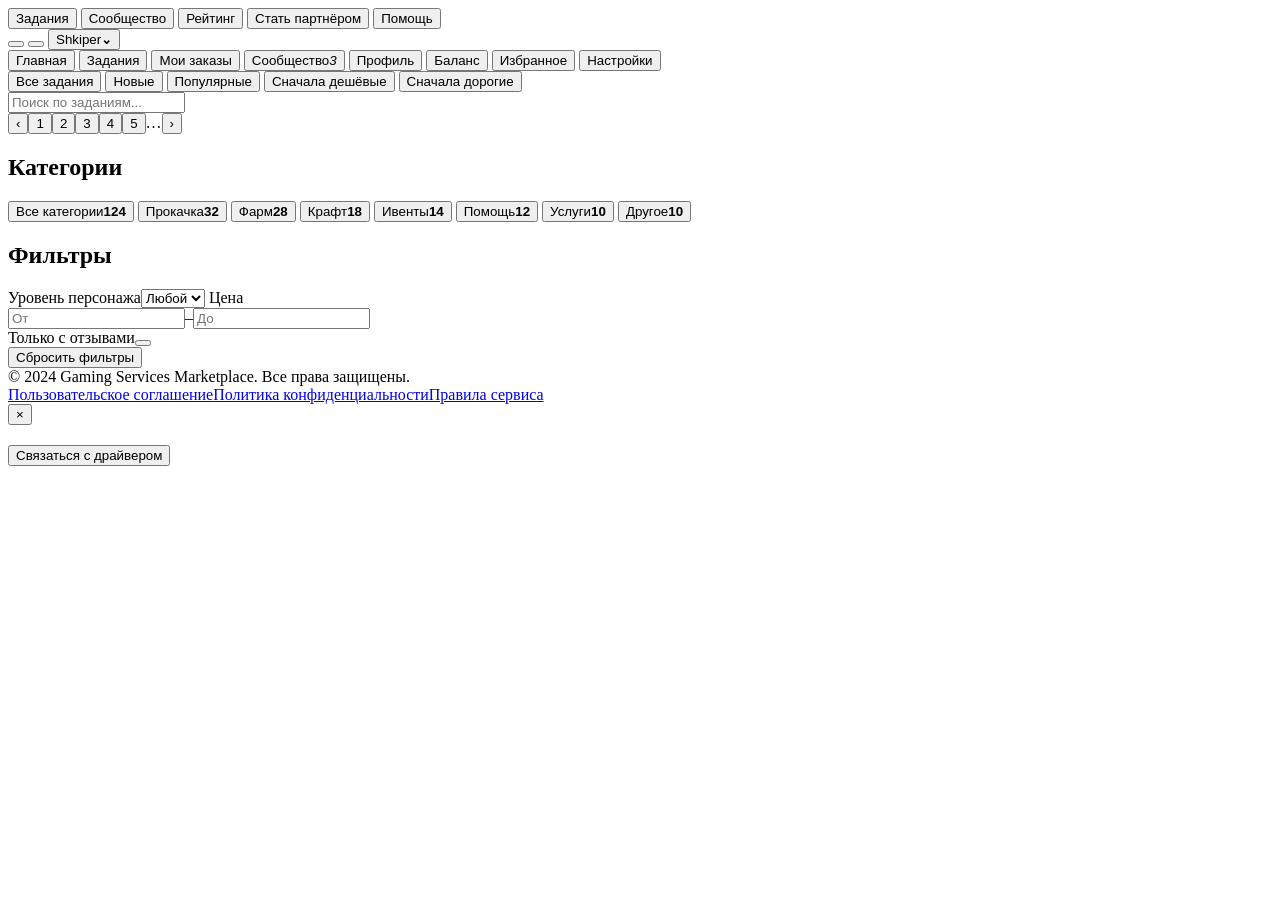
==== preview-etalon/index.html @ e9b0fc53 "Add etalon visual preview shell" ====
<!doctype html>
<html lang="ru">
<head>
  <meta charset="utf-8">
  <meta name="viewport" content="width=device-width,initial-scale=1">
  <title>Gaming Services Marketplace</title>
  <link rel="stylesheet" href="styles-1.css">
<link rel="stylesheet" href="styles-2.css">
<link rel="stylesheet" href="styles-3.css">
  <link rel="stylesheet" href="assets-a.css">
  <link rel="stylesheet" href="assets-b.css">
  <link rel="stylesheet" href="assets-c.css">
  <link rel="stylesheet" href="assets-d.css">
  <link rel="stylesheet" href="assets-e.css">
  <link rel="stylesheet" href="assets-f.css">
  <link rel="stylesheet" href="assets-g.css">
  <link rel="stylesheet" href="assets-h.css">
  <link rel="stylesheet" href="assets-i.css">
  <link rel="stylesheet" href="assets-j.css">
  <link rel="stylesheet" href="assets-k.css">
</head>
<body>
<div class="page-shell">
  <div class="lace lace-left"></div><div class="lace lace-right"></div>
  <header class="topbar">
    <a class="brand" href="#" aria-label="Gaming Services Marketplace"><span class="atlas-slice atlas-logo" aria-hidden="true"></span></a>
    <nav class="topnav" aria-label="Главное меню">
      <button class="topnav-item active"><span class="ico-sprite i-category-title"></span><span>Задания</span></button>
      <button class="topnav-item"><span class="ico-sprite i-top-community"></span><span>Сообщество</span></button>
      <button class="topnav-item"><span class="ico-sprite i-top-rating"></span><span>Рейтинг</span></button>
      <button class="topnav-item partner"><span class="ico-sprite i-top-partner"></span><span>Стать партнёром</span></button>
      <button class="topnav-item"><span class="ico-sprite i-top-help"></span><span>Помощь</span></button>
    </nav>
    <div class="top-actions">
      <button class="header-icon"><span class="ico-sprite i-mail" aria-label="Сообщения"></span></button>
      <button class="header-icon notify"><span class="ico-sprite i-bell" aria-label="Уведомления"></span></button>
      <button class="profile-chip"><span class="atlas-slice atlas-profile" aria-hidden="true"></span><span>Shkiper</span><b>⌄</b></button>
    </div>
  </header>

  <div class="layout">
    <aside class="left-col">
      <section class="welcome-exact"><span class="atlas-slice atlas-welcome" role="img" aria-label="Добро пожаловать, Shkiper"></span></section>
      <nav class="side-menu ornate-panel">
        <button data-section="Главная"><span class="ico-sprite i-home"></span><span>Главная</span></button>
        <button class="active" data-section="Задания"><span class="ico-sprite i-tasks"></span><span>Задания</span></button>
        <button data-section="Мои заказы"><span class="ico-sprite i-orders"></span><span>Мои заказы</span></button>
        <button data-section="Сообщество"><span class="ico-sprite i-community"></span><span>Сообщество</span><em>3</em></button>
        <button data-section="Профиль"><span class="ico-sprite i-profile"></span><span>Профиль</span></button>
        <button data-section="Баланс"><span class="ico-sprite i-balance"></span><span>Баланс</span></button>
        <button data-section="Избранное"><span class="ico-sprite i-favorite"></span><span>Избранное</span></button>
        <button data-section="Настройки"><span class="ico-sprite i-settings"></span><span>Настройки</span></button>
      </nav>
      <section class="promo-exact"><span class="atlas-slice atlas-promo-left" role="img" aria-label="Играй больше. Достигай большего. Вместе с нами!"></span></section>
    </aside>

    <main class="center-col">
      <section class="hero-exact"><span class="atlas-slice atlas-hero" role="img" aria-label="Задания и услуги"></span></section>
      <section class="toolbar rounded-panel">
        <div class="tabs">
          <button class="tab active"><span class="ico-sprite i-category-title"></span>Все задания</button>
          <button class="tab" data-mode="new">Новые</button>
          <button class="tab" data-mode="popular">Популярные</button>
          <button class="tab" data-mode="cheap">Сначала дешёвые</button>
          <button class="tab" data-mode="expensive">Сначала дорогие</button>
        </div>
        <label class="searchbox"><span class="ico-sprite i-search"></span><input id="search" type="search" placeholder="Поиск по заданиям..."></label>
      </section>
      <section class="task-list" id="tasks"></section>
      <nav class="pagination"><button>‹</button><button class="active">1</button><button>2</button><button>3</button><button>4</button><button>5</button><span>…</span><button>›</button></nav>
    </main>

    <aside class="right-col">
      <div class="hero-right"><span class="atlas-slice atlas-hero-right" aria-hidden="true"></span></div>
      <section class="right-panel ornate-panel categories">
        <h2><span class="ico-sprite i-category-title"></span>Категории</h2>
        <button class="cat active" data-cat="all"><span class="ico-sprite i-category-all"></span><span>Все категории</span><b>124</b></button>
        <button class="cat" data-cat="Прокачка"><span class="ico-sprite i-category-level"></span><span>Прокачка</span><b>32</b></button>
        <button class="cat" data-cat="Фарм"><span class="ico-sprite i-category-farm"></span><span>Фарм</span><b>28</b></button>
        <button class="cat" data-cat="Крафт"><span class="ico-sprite i-category-craft"></span><span>Крафт</span><b>18</b></button>
        <button class="cat" data-cat="Ивенты"><span class="ico-sprite i-category-events"></span><span>Ивенты</span><b>14</b></button>
        <button class="cat" data-cat="Помощь"><span class="ico-sprite i-category-help"></span><span>Помощь</span><b>12</b></button>
        <button class="cat" data-cat="Услуги"><span class="ico-sprite i-category-services"></span><span>Услуги</span><b>10</b></button>
        <button class="cat" data-cat="Другое"><span class="ico-sprite i-category-other"></span><span>Другое</span><b>10</b></button>
      </section>
      <section class="right-panel ornate-panel filters">
        <h2><span class="ico-sprite i-filter"></span>Фильтры</h2>
        <label>Уровень персонажа<select id="level"><option>Любой</option></select></label>
        <label>Цена</label>
        <div class="price-row"><span class="ico-sprite i-filter-price"></span><input id="minPrice" inputmode="numeric" placeholder="От"><span>–</span><input id="maxPrice" inputmode="numeric" placeholder="До"></div>
        <div class="switch-row"><span>Только с отзывами</span><button class="switch" id="reviews" aria-pressed="false"><i></i></button></div>
        <button class="reset" id="reset"><span class="ico-sprite i-refresh"></span>Сбросить фильтры</button>
      </section>
      <section class="promo-exact right-promo"><span class="atlas-slice atlas-promo-right" role="img" aria-label="Надёжные игроки. Честные сделки. Реальный прогресс"></span></section>
    </aside>
  </div>

  <footer class="footer"><span>© 2024 Gaming Services Marketplace. Все права защищены.</span><nav><a href="#">Пользовательское соглашение</a><i></i><a href="#">Политика конфиденциальности</a><i></i><a href="#">Правила сервиса</a></nav></footer>
</div>
<div class="toast" id="toast"></div>
<div class="modal" id="modal"><div class="modal-card"><button class="modal-x" id="modalClose">×</button><h2 id="modalTitle"></h2><p id="modalText"></p><button class="modal-primary" id="modalContact">Связаться с драйвером</button></div></div>
<script src="app.js"></script>
</body></html>
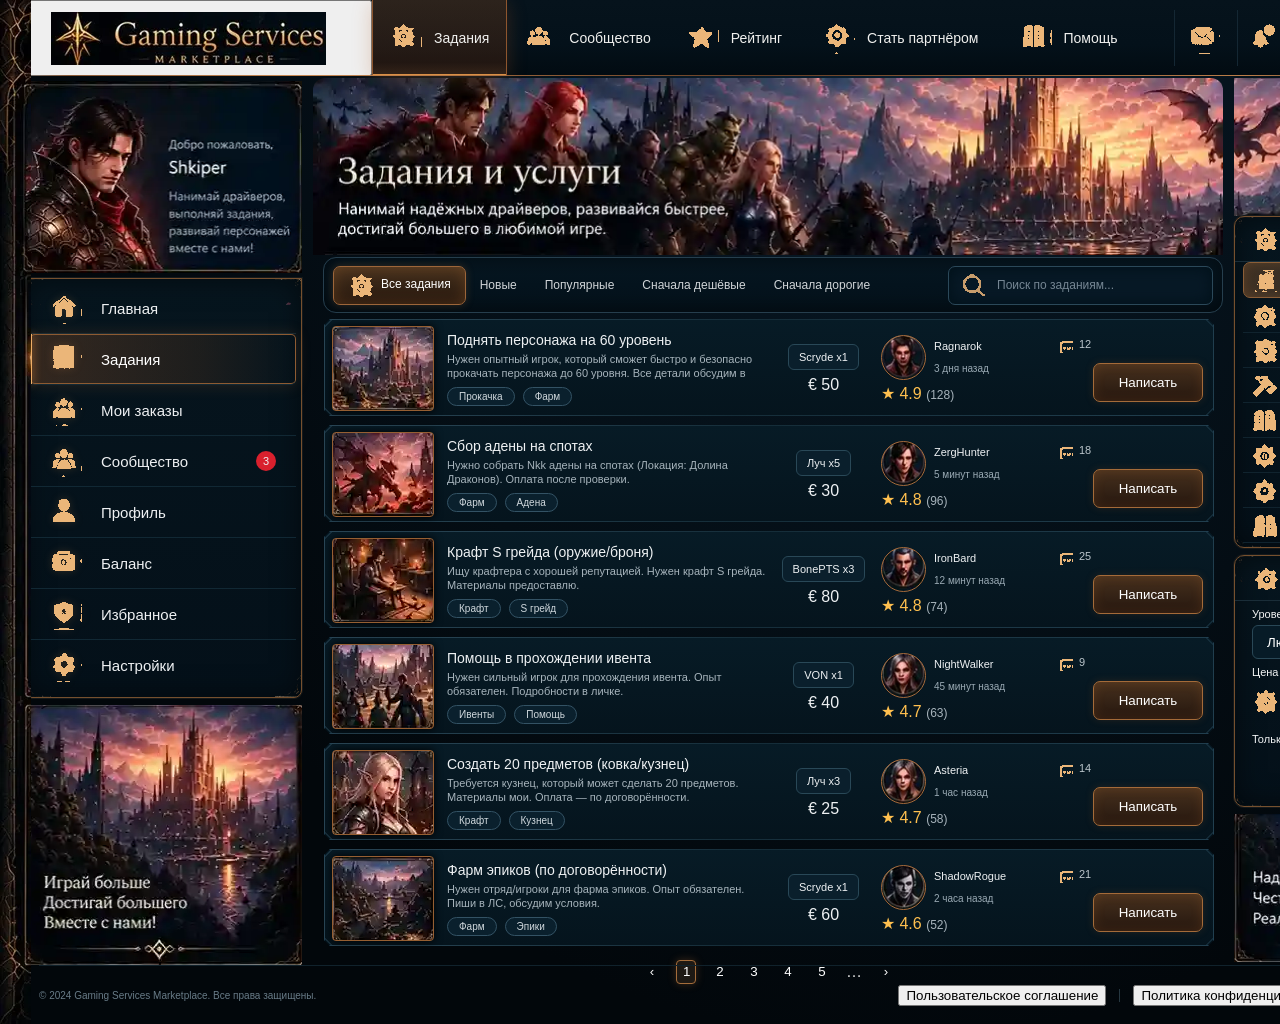
==== commit 2e8bbc48: "Turn etalon preview into interactive site template" ====
--- a/preview-etalon/index.html
+++ b/preview-etalon/index.html
@@ -5,8 +5,8 @@
   <meta name="viewport" content="width=device-width,initial-scale=1">
   <title>Gaming Services Marketplace</title>
   <link rel="stylesheet" href="styles-1.css">
-<link rel="stylesheet" href="styles-2.css">
-<link rel="stylesheet" href="styles-3.css">
+  <link rel="stylesheet" href="styles-2.css">
+  <link rel="stylesheet" href="styles-3.css">
   <link rel="stylesheet" href="assets-a.css">
   <link rel="stylesheet" href="assets-b.css">
   <link rel="stylesheet" href="assets-c.css">
@@ -23,33 +23,33 @@
 <div class="page-shell">
   <div class="lace lace-left"></div><div class="lace lace-right"></div>
   <header class="topbar">
-    <a class="brand" href="#" aria-label="Gaming Services Marketplace"><span class="atlas-slice atlas-logo" aria-hidden="true"></span></a>
+    <button class="brand route-control" type="button" data-route="home" aria-label="Gaming Services Marketplace"><span class="atlas-slice atlas-logo" aria-hidden="true"></span></button>
     <nav class="topnav" aria-label="Главное меню">
-      <button class="topnav-item active"><span class="ico-sprite i-category-title"></span><span>Задания</span></button>
-      <button class="topnav-item"><span class="ico-sprite i-top-community"></span><span>Сообщество</span></button>
-      <button class="topnav-item"><span class="ico-sprite i-top-rating"></span><span>Рейтинг</span></button>
-      <button class="topnav-item partner"><span class="ico-sprite i-top-partner"></span><span>Стать партнёром</span></button>
-      <button class="topnav-item"><span class="ico-sprite i-top-help"></span><span>Помощь</span></button>
+      <button class="topnav-item active route-control" type="button" data-route="tasks"><span class="ico-sprite i-category-title"></span><span>Задания</span></button>
+      <button class="topnav-item route-control" type="button" data-route="community"><span class="ico-sprite i-top-community"></span><span>Сообщество</span></button>
+      <button class="topnav-item route-control" type="button" data-route="rating"><span class="ico-sprite i-top-rating"></span><span>Рейтинг</span></button>
+      <button class="topnav-item partner route-control" type="button" data-route="partner"><span class="ico-sprite i-top-partner"></span><span>Стать партнёром</span></button>
+      <button class="topnav-item route-control" type="button" data-route="help"><span class="ico-sprite i-top-help"></span><span>Помощь</span></button>
     </nav>
     <div class="top-actions">
-      <button class="header-icon"><span class="ico-sprite i-mail" aria-label="Сообщения"></span></button>
-      <button class="header-icon notify"><span class="ico-sprite i-bell" aria-label="Уведомления"></span></button>
-      <button class="profile-chip"><span class="atlas-slice atlas-profile" aria-hidden="true"></span><span>Shkiper</span><b>⌄</b></button>
+      <button class="header-icon route-control" type="button" data-route="messages" aria-label="Сообщения"><span class="ico-sprite i-mail"></span></button>
+      <button class="header-icon notify route-control" type="button" data-route="notifications" aria-label="Уведомления"><span class="ico-sprite i-bell"></span></button>
+      <button class="profile-chip route-control" type="button" data-route="profile"><span class="atlas-slice atlas-profile" aria-hidden="true"></span><span>Shkiper</span><b>⌄</b></button>
     </div>
   </header>
 
   <div class="layout">
     <aside class="left-col">
       <section class="welcome-exact"><span class="atlas-slice atlas-welcome" role="img" aria-label="Добро пожаловать, Shkiper"></span></section>
-      <nav class="side-menu ornate-panel">
-        <button data-section="Главная"><span class="ico-sprite i-home"></span><span>Главная</span></button>
-        <button class="active" data-section="Задания"><span class="ico-sprite i-tasks"></span><span>Задания</span></button>
-        <button data-section="Мои заказы"><span class="ico-sprite i-orders"></span><span>Мои заказы</span></button>
-        <button data-section="Сообщество"><span class="ico-sprite i-community"></span><span>Сообщество</span><em>3</em></button>
-        <button data-section="Профиль"><span class="ico-sprite i-profile"></span><span>Профиль</span></button>
-        <button data-section="Баланс"><span class="ico-sprite i-balance"></span><span>Баланс</span></button>
-        <button data-section="Избранное"><span class="ico-sprite i-favorite"></span><span>Избранное</span></button>
-        <button data-section="Настройки"><span class="ico-sprite i-settings"></span><span>Настройки</span></button>
+      <nav class="side-menu ornate-panel" aria-label="Личный кабинет">
+        <button class="route-control" type="button" data-route="home"><span class="ico-sprite i-home"></span><span>Главная</span></button>
+        <button class="active route-control" type="button" data-route="tasks"><span class="ico-sprite i-tasks"></span><span>Задания</span></button>
+        <button class="route-control" type="button" data-route="orders"><span class="ico-sprite i-orders"></span><span>Мои заказы</span></button>
+        <button class="route-control" type="button" data-route="messages"><span class="ico-sprite i-community"></span><span>Сообщество</span><em>3</em></button>
+        <button class="route-control" type="button" data-route="profile"><span class="ico-sprite i-profile"></span><span>Профиль</span></button>
+        <button class="route-control" type="button" data-route="balance"><span class="ico-sprite i-balance"></span><span>Баланс</span></button>
+        <button class="route-control" type="button" data-route="favorites"><span class="ico-sprite i-favorite"></span><span>Избранное</span></button>
+        <button class="route-control" type="button" data-route="settings"><span class="ico-sprite i-settings"></span><span>Настройки</span></button>
       </nav>
       <section class="promo-exact"><span class="atlas-slice atlas-promo-left" role="img" aria-label="Играй больше. Достигай большего. Вместе с нами!"></span></section>
     </aside>
@@ -58,46 +58,46 @@
       <section class="hero-exact"><span class="atlas-slice atlas-hero" role="img" aria-label="Задания и услуги"></span></section>
       <section class="toolbar rounded-panel">
         <div class="tabs">
-          <button class="tab active"><span class="ico-sprite i-category-title"></span>Все задания</button>
-          <button class="tab" data-mode="new">Новые</button>
-          <button class="tab" data-mode="popular">Популярные</button>
-          <button class="tab" data-mode="cheap">Сначала дешёвые</button>
-          <button class="tab" data-mode="expensive">Сначала дорогие</button>
+          <button class="tab active" type="button"><span class="ico-sprite i-category-title"></span>Все задания</button>
+          <button class="tab" type="button" data-mode="new">Новые</button>
+          <button class="tab" type="button" data-mode="popular">Популярные</button>
+          <button class="tab" type="button" data-mode="cheap">Сначала дешёвые</button>
+          <button class="tab" type="button" data-mode="expensive">Сначала дорогие</button>
         </div>
         <label class="searchbox"><span class="ico-sprite i-search"></span><input id="search" type="search" placeholder="Поиск по заданиям..."></label>
       </section>
       <section class="task-list" id="tasks"></section>
-      <nav class="pagination"><button>‹</button><button class="active">1</button><button>2</button><button>3</button><button>4</button><button>5</button><span>…</span><button>›</button></nav>
+      <nav class="pagination" aria-label="Страницы заданий"><button type="button" data-page="prev">‹</button><button class="active" type="button" data-page="1">1</button><button type="button" data-page="2">2</button><button type="button" data-page="3">3</button><button type="button" data-page="4">4</button><button type="button" data-page="5">5</button><span>…</span><button type="button" data-page="next">›</button></nav>
     </main>
 
     <aside class="right-col">
       <div class="hero-right"><span class="atlas-slice atlas-hero-right" aria-hidden="true"></span></div>
       <section class="right-panel ornate-panel categories">
         <h2><span class="ico-sprite i-category-title"></span>Категории</h2>
-        <button class="cat active" data-cat="all"><span class="ico-sprite i-category-all"></span><span>Все категории</span><b>124</b></button>
-        <button class="cat" data-cat="Прокачка"><span class="ico-sprite i-category-level"></span><span>Прокачка</span><b>32</b></button>
-        <button class="cat" data-cat="Фарм"><span class="ico-sprite i-category-farm"></span><span>Фарм</span><b>28</b></button>
-        <button class="cat" data-cat="Крафт"><span class="ico-sprite i-category-craft"></span><span>Крафт</span><b>18</b></button>
-        <button class="cat" data-cat="Ивенты"><span class="ico-sprite i-category-events"></span><span>Ивенты</span><b>14</b></button>
-        <button class="cat" data-cat="Помощь"><span class="ico-sprite i-category-help"></span><span>Помощь</span><b>12</b></button>
-        <button class="cat" data-cat="Услуги"><span class="ico-sprite i-category-services"></span><span>Услуги</span><b>10</b></button>
-        <button class="cat" data-cat="Другое"><span class="ico-sprite i-category-other"></span><span>Другое</span><b>10</b></button>
+        <button class="cat active" type="button" data-cat="all"><span class="ico-sprite i-category-all"></span><span>Все категории</span><b>124</b></button>
+        <button class="cat" type="button" data-cat="Прокачка"><span class="ico-sprite i-category-level"></span><span>Прокачка</span><b>32</b></button>
+        <button class="cat" type="button" data-cat="Фарм"><span class="ico-sprite i-category-farm"></span><span>Фарм</span><b>28</b></button>
+        <button class="cat" type="button" data-cat="Крафт"><span class="ico-sprite i-category-craft"></span><span>Крафт</span><b>18</b></button>
+        <button class="cat" type="button" data-cat="Ивенты"><span class="ico-sprite i-category-events"></span><span>Ивенты</span><b>14</b></button>
+        <button class="cat" type="button" data-cat="Помощь"><span class="ico-sprite i-category-help"></span><span>Помощь</span><b>12</b></button>
+        <button class="cat" type="button" data-cat="Услуги"><span class="ico-sprite i-category-services"></span><span>Услуги</span><b>10</b></button>
+        <button class="cat" type="button" data-cat="Другое"><span class="ico-sprite i-category-other"></span><span>Другое</span><b>10</b></button>
       </section>
       <section class="right-panel ornate-panel filters">
         <h2><span class="ico-sprite i-filter"></span>Фильтры</h2>
         <label>Уровень персонажа<select id="level"><option>Любой</option></select></label>
         <label>Цена</label>
         <div class="price-row"><span class="ico-sprite i-filter-price"></span><input id="minPrice" inputmode="numeric" placeholder="От"><span>–</span><input id="maxPrice" inputmode="numeric" placeholder="До"></div>
-        <div class="switch-row"><span>Только с отзывами</span><button class="switch" id="reviews" aria-pressed="false"><i></i></button></div>
-        <button class="reset" id="reset"><span class="ico-sprite i-refresh"></span>Сбросить фильтры</button>
+        <div class="switch-row"><span>Только с отзывами</span><button class="switch" type="button" id="reviews" aria-pressed="false"><i></i></button></div>
+        <button class="reset" type="button" id="reset"><span class="ico-sprite i-refresh"></span>Сбросить фильтры</button>
       </section>
       <section class="promo-exact right-promo"><span class="atlas-slice atlas-promo-right" role="img" aria-label="Надёжные игроки. Честные сделки. Реальный прогресс"></span></section>
     </aside>
   </div>
 
-  <footer class="footer"><span>© 2024 Gaming Services Marketplace. Все права защищены.</span><nav><a href="#">Пользовательское соглашение</a><i></i><a href="#">Политика конфиденциальности</a><i></i><a href="#">Правила сервиса</a></nav></footer>
+  <footer class="footer"><span>© 2024 Gaming Services Marketplace. Все права защищены.</span><nav><button class="footer-link route-control" type="button" data-route="terms">Пользовательское соглашение</button><i></i><button class="footer-link route-control" type="button" data-route="privacy">Политика конфиденциальности</button><i></i><button class="footer-link route-control" type="button" data-route="rules">Правила сервиса</button></nav></footer>
 </div>
 <div class="toast" id="toast"></div>
-<div class="modal" id="modal"><div class="modal-card"><button class="modal-x" id="modalClose">×</button><h2 id="modalTitle"></h2><p id="modalText"></p><button class="modal-primary" id="modalContact">Связаться с драйвером</button></div></div>
+<div class="modal" id="modal"><div class="modal-card"><button class="modal-x" type="button" id="modalClose">×</button><h2 id="modalTitle"></h2><p id="modalText"></p><button class="modal-primary" type="button" id="modalContact">Связаться с драйвером</button></div></div>
 <script src="app.js"></script>
 </body></html>
--- a/preview-etalon/styles-1.css
+++ b/preview-etalon/styles-1.css
@@ -0,0 +1 @@
+:root{--bg:#02070b;--panel:#06141d;--panel2:#071923;--line:#213746;--gold:#b7773d;--gold2:#efb86f;--cream:#f4d2a7;--text:#f1f3f4;--muted:#9faeb8}*{box-sizing:border-box}html,body{margin:0;min-height:100%;background:#02070b;color:var(--text);font-family:"Segoe UI",Arial,sans-serif}body{overflow-x:auto}.page-shell{position:relative;width:1536px;height:1024px;margin:0 auto;overflow:hidden;background:radial-gradient(ellipse at 58% -15%,#0d2840 0,#06131d 30%,#02070b 72%);box-shadow:0 0 90px #000}.page-shell:before{content:"";position:absolute;left:24px;right:24px;top:75px;height:1px;background:linear-gradient(90deg,transparent,#8b562f 3%,#d18b4f 18%,#6f4327 50%,#d18b4f 82%,transparent);opacity:.9;z-index:20}.lace{position:absolute;top:0;bottom:0;width:31px;z-index:40;pointer-events:none;background-repeat:no-repeat;background-size:31px 1024px}.lace-left{left:0;background-image:var(--img-lace-left)}.lace-right{right:0;background-image:var(--img-lace-right)}.topbar{height:76px;display:grid;grid-template-columns:347px 1fr 344px;align-items:stretch;padding:0 25px;position:relative;z-index:10;background:linear-gradient(180deg,#06131c 0,#04111a 58%,#020b11 100%)}.brand{display:flex;align-items:center;padding-left:24px}.atlas-slice{display:block;background-repeat:no-repeat;background-position:0 0;background-size:100% 100%}.atlas-logo{width:275px;height:53px;background-image:var(--img-logo)}.topnav{display:flex;height:76px;justify-content:flex-start;align-items:stretch}.topnav-item{position:relative;height:76px;border:0;background:transparent;color:#f0f0ee;display:flex;align-items:center;justify-content:center;gap:12px;padding:0 18px;font-size:14px;white-space:nowrap;cursor:pointer}.topnav-item .ico-sprite{width:32px;height:32px}.topnav-item.partner{padding-left:23px;padding-right:23px}.topnav-item.active{background:linear-gradient(180deg,#7a431c55,#48220e70 82%,#9d572855);box-shadow:inset 0 -2px #d99048,0 4px 18px #b65f2544}.topnav-item.active:before{content:"";position:absolute;inset:0;border-left:1px solid #8e562e;border-right:1px solid #8e562e}.topnav-item:hover{background-color:#8b4b1b18}.top-actions{display:flex;align-items:center;justify-content:flex-end;gap:5px;transform:translateX(-22px)}.header-icon{width:58px;height:56px;border:0;border-left:1px solid #142733;background:transparent;display:grid;place-items:center;cursor:pointer;position:relative}.header-icon .ico-sprite{width:32px;height:32px}.notify{border-right:1px solid #142733}.profile-chip{margin-left:4px;width:185px;height:48px;border:1px solid #233b49;border-radius:8px;background:linear-gradient(#081923,#05121a);display:flex;align-items:center;gap:13px;padding:0 10px 0 2px;color:#fff;font-size:16px;cursor:pointer;box-shadow:inset 0 0 18px #001018}.atlas-profile{width:51px;height:51px;border-radius:50%;border:1px solid #b87639;margin-left:-6px;background-image:var(--img-profile)}.profile-chip b{font-weight:400;margin-left:auto;font-size:18px}.layout{height:889px;padding:5px 24px 0;display:grid;grid-template-columns:278px 910px 278px;gap:11px;position:relative;z-index:4}.left-col,.center-col,.right-col{min-width:0}.center-col,.right-col{position:relative;top:-3px}.welcome-exact{height:193px;overflow:hidden}.atlas-welcome{width:278px;height:192px;background-image:var(--img-welcome)}.ornate-panel{position:relative;border:1px solid #76502e;background:linear-gradient(180deg,#06151e,#041019);box-shadow:inset 0 0 28px #0008,0 0 0 1px #15191b;border-radius:10px}.ornate-panel:before{content:"";position:absolute;inset:0;pointer-events:none;border-radius:inherit;background-image:var(--corner-tl),var(--corner-tr),var(--corner-bl),var(--corner-br);background-repeat:no-repeat;background-position:left top,right top,left bottom,right bottom;background-size:26px 26px;opacity:.85}.side-menu{height:420px;margin-top:4px;padding:4px 5px;border-radius:0 0 8px 8px}.side-menu button{width:100%;height:51px;border:0;border-bottom:1px solid #112834;background:transparent;color:#eef0f2;display:flex;align-items:center;gap:19px;padding:0 20px;font-size:15px;text-align:left;cursor:pointer;position:relative}.side-menu button:last-child{border-bottom:0}.side-menu button .ico-sprite{width:32px;height:32px;filter:drop-shadow(0 0 4px #d7863c33)}.side-menu button.active{background:linear-gradient(90deg,#9c552650,#75411c35 65%,transparent);box-shadow:inset 0 0 0 1px #8e5b32,0 0 16px #b4662b33;border-radius:5px;color:white}.side-menu button.active:before{content:"";position:absolute;left:0;top:0;bottom:0;width:2px;background:#efae67;box-shadow:0 0 9px #ef9a4e}.side-menu em{margin-left:auto;background:#d9202d;border-radius:50%;font-style:normal;font-size:11px;width:20px;height:20px;display:grid;place-items:center}.promo-exact{margin-top:7px;height:260px;overflow:hidden}.atlas-promo-left{width:278px;height:260px;background-image:var(--img-promo-left)}.atlas-promo-right{width:278px;height:148px;background-image:var(--img-promo-right)}.hero-exact{height:177px;overflow:hidden;border-radius:12px 12px 0 0}.atlas-hero{width:910px;height:177px;background-image:url('../assets/hero.webp')}.rounded-panel{border:1px solid #263e4d;background:linear-gradient(#061722,#04111a);border-radius:13px;box-shadow:inset 0 0 22px #0008}.toolbar{height:56px;margin-top:2px;margin-left:10px;width:900px;padding:7px 9px;display:flex;align-items:center;gap:7px}.tabs{display:flex;align-items:center;height:100%;white-space:nowrap}.tab{height:39px;border:0;background:transparent;color:#d0d4d7;padding:0 14px;font-size:12px;cursor:pointer;border-radius:7px}.tab .ico-sprite{width:26px;height:26px;display:inline-block;vertical-align:middle;margin-right:7px}.tab.active{border:1px solid #9d663a;background:linear-gradient(180deg,#45301d,#25170e);color:#fff;box-shadow:inset 0 0 15px #c2773344,0 0 9px #b86b3044}.searchbox{margin-left:auto;width:265px;height:39px;border:1px solid #2b4859;background:#071926;border-radius:7px;display:flex;align-items:center;gap:9px;padding:0 11px;box-shadow:inset 0 0 15px #001018}.searchbox .ico-sprite{width:26px;height:26px;opacity:.85;flex:0 0 auto}.searchbox input{min-width:0;flex:1;border:0;outline:0;background:transparent;color:#dbe2e6;font-size:12px}.searchbox input::placeholder{color:#758693}
--- a/preview-etalon/styles-2.css
+++ b/preview-etalon/styles-2.css
@@ -0,0 +1 @@
+.task-list{display:grid;gap:7px;margin-top:5px;margin-left:10px;width:892px}.task-card{position:relative;height:99px;display:grid;grid-template-columns:103px minmax(0,1fr) 91px 196px 114px;gap:12px;align-items:center;padding:7px 11px 7px 8px;color:#eef1f3;background:linear-gradient(180deg,#071b26,#05141d);border:1px solid transparent;background-clip:padding-box;clip-path:polygon(8px 0,calc(100% - 8px) 0,100% 8px,100% calc(100% - 8px),calc(100% - 8px) 100%,8px 100%,0 calc(100% - 8px),0 8px);box-shadow:inset 0 0 0 1px #214052}.task-card:before{content:"";position:absolute;inset:0;clip-path:inherit;background:linear-gradient(110deg,#2b4858,#152d39 48%,#213f4f);z-index:-2}.task-card:after{content:"";position:absolute;inset:1px;clip-path:polygon(7px 0,calc(100% - 7px) 0,100% 7px,100% calc(100% - 7px),calc(100% - 7px) 100%,7px 100%,0 calc(100% - 7px),0 7px);background:linear-gradient(180deg,#071b26,#05141d);z-index:-1}.task-thumb{width:102px;height:85px;border:1px solid #965f32;border-radius:4px;box-shadow:0 0 9px #000;background-image:var(--img-task-sprite);background-size:612px 85px;background-repeat:no-repeat}.task-thumb[data-task="1"]{background-position:0 0}.task-thumb[data-task="2"]{background-position:-102px 0}.task-thumb[data-task="3"]{background-position:-204px 0}.task-thumb[data-task="4"]{background-position:-306px 0}.task-thumb[data-task="5"]{background-position:-408px 0}.task-thumb[data-task="6"]{background-position:-510px 0}.task-main{align-self:center;min-width:0}.task-title{font-size:14px;font-weight:500;white-space:nowrap;overflow:hidden;text-overflow:ellipsis;margin-bottom:4px}.task-desc{font-size:11px;line-height:1.35;color:#a7b4bc;max-height:29px;overflow:hidden}.tags{display:flex;gap:8px;margin-top:6px}.tag{font-size:10px;padding:3px 11px;border:1px solid #335264;border-radius:12px;background:#0a202d;color:#d0d8dd}.server{text-align:center}.server-chip{display:inline-block;border:1px solid #294857;border-radius:6px;background:#0a1f2c;font-size:11px;padding:6px 10px}.price{font-size:16px;margin-top:6px}.driver{display:grid;grid-template-columns:45px 1fr;grid-template-rows:auto auto auto;column-gap:8px;align-items:center}.driver .avatar-sprite{grid-row:1/3;width:45px;height:45px;border-radius:50%;border:1px solid #a66a3b;background-image:var(--img-avatar-sprite);background-size:270px 45px;background-repeat:no-repeat}.avatar-sprite[data-avatar="1"]{background-position:0 0}.avatar-sprite[data-avatar="2"]{background-position:-45px 0}.avatar-sprite[data-avatar="3"]{background-position:-90px 0}.avatar-sprite[data-avatar="4"]{background-position:-135px 0}.avatar-sprite[data-avatar="5"]{background-position:-180px 0}.avatar-sprite[data-avatar="6"]{background-position:-225px 0}.driver-name{font-size:11px}.driver-time{font-size:10px;color:#9aaab4}.rating{grid-column:1/-1;margin-top:4px;color:#ffc04f;font-size:16px}.rating small{font-size:12px;color:#a7b3bb}.task-actions{display:flex;flex-direction:column;align-items:flex-end;gap:10px}.comment{align-self:flex-start;margin-left:-34px;color:#bcc6cc;font-size:11px;display:flex;align-items:center;gap:6px}.comment .ico-sprite{width:18px;height:18px}.write-btn{width:110px;height:39px;border-radius:7px;border:1px solid #a46b39;background:linear-gradient(#46301d,#25170f);color:#fff;box-shadow:inset 0 0 12px #b76a2d33,0 0 8px #9b552533;cursor:pointer}.write-btn:hover{border-color:#e3a260;box-shadow:inset 0 0 16px #cf7c3555,0 0 12px #b76a3055}.pagination{height:39px;margin-left:10px;width:892px;margin-top:5px;display:flex;align-items:center;justify-content:center;gap:14px}.pagination button{border:0;background:transparent;color:#fff;width:20px;height:24px;cursor:pointer;border-radius:4px}.pagination button.active{border:1px solid #a56d3b;background:#1e1914;box-shadow:0 0 9px #b76a3150}.pagination span{color:#ddd}.hero-right{height:138px;overflow:hidden}.atlas-hero-right{width:278px;height:138px;background-image:var(--img-hero-right)}
--- a/preview-etalon/styles-3.css
+++ b/preview-etalon/styles-3.css
@@ -0,0 +1 @@
+.right-panel{width:278px}.right-panel h2{height:45px;margin:0;padding:0 17px;display:flex;align-items:center;gap:12px;color:#eeb67d;font-size:14px;font-weight:500;border-bottom:1px solid #1a2d38}.right-panel h2 .ico-sprite{width:27px;height:27px}.categories{height:332px}.cat{width:calc(100% - 16px);margin:0 8px;height:35px;border:0;border-bottom:1px solid #10232e;background:transparent;color:#eef1f3;display:grid;grid-template-columns:29px 1fr 35px;align-items:center;text-align:left;padding:0 8px;font-size:13px;cursor:pointer;border-radius:0}.cat .ico-sprite{width:27px;height:27px}.cat b{font-weight:400;text-align:right}.cat.active{height:36px;border:1px solid #8b5e37;border-radius:7px;background:linear-gradient(90deg,#5c4028aa,#172126);box-shadow:inset 0 0 11px #b6743740}.filters{height:252px;margin-top:7px;padding-bottom:9px}.filters h2{margin-bottom:1px}.filters label{display:block;margin:7px 17px 5px;font-size:11px;color:#f3f4f4}.filters select{display:block;width:100%;height:34px;margin-top:5px;border:1px solid #294756;border-radius:6px;background:#071b27;color:#fff;padding:0 10px;outline:none}.price-row{height:36px;margin:0 17px;display:grid;grid-template-columns:27px 1fr 14px 1fr;align-items:center;gap:6px}.price-row>.ico-sprite{width:27px;height:27px}.price-row input{width:100%;height:33px;border:1px solid #294756;border-radius:6px;background:#071b27;color:#fff;padding:0 10px;outline:none}.price-row span{text-align:center}.switch-row{margin:9px 17px 0;display:flex;align-items:center;justify-content:space-between;font-size:11px}.switch{width:40px;height:21px;border:1px solid #536c7a;border-radius:11px;background:#1a3140;padding:1px;cursor:pointer}.switch i{display:block;width:17px;height:17px;border-radius:50%;background:#a7b4bc;transition:.2s}.switch.on{background:#74431f;border-color:#bd7b3f}.switch.on i{transform:translateX(18px);background:#f5c28b}.reset{height:29px;margin:7px auto 0;display:flex;align-items:center;gap:8px;border:0;background:transparent;color:#dde2e5;font-size:11px;cursor:pointer}.reset .ico-sprite{width:20px;height:20px}.right-promo{width:278px;height:148px;margin-top:7px}.footer{height:59px;margin:0 39px;display:flex;align-items:center;justify-content:space-between;border-top:1px solid #10222c;color:#687b87;font-size:10px;position:relative;z-index:5}.footer nav{display:flex;align-items:center;gap:13px}.footer a{color:#687b87;text-decoration:none}.footer i{width:1px;height:13px;background:#263740}.toast{position:fixed;z-index:100;right:24px;bottom:24px;padding:10px 15px;border:1px solid #a96b3b;background:#07141c;color:#f4d7b5;border-radius:6px;opacity:0;transform:translateY(10px);pointer-events:none;transition:.2s}.toast.show{opacity:1;transform:none}.modal{position:fixed;inset:0;background:#000c;z-index:90;display:none;place-items:center}.modal.open{display:grid}.modal-card{width:480px;background:linear-gradient(#0b1b25,#061019);border:1px solid #8e5b35;border-radius:10px;padding:24px;box-shadow:0 30px 80px #000;position:relative}.modal-card h2{font:26px Georgia,serif;color:#efc28f}.modal-card p{color:#b8c4cb;line-height:1.55}.modal-x{position:absolute;right:12px;top:10px;border:0;background:transparent;color:#fff;font-size:24px}.modal-primary{float:right;border:1px solid #a26a3b;background:linear-gradient(#4b301c,#26160d);color:#fff;border-radius:6px;padding:10px 14px}.ico-sprite{display:block;width:28px;height:28px;flex:0 0 auto;background-image:var(--img-icons);background-size:224px 112px;background-repeat:no-repeat}.i-logo-star{background-position:0px 0px}.i-community{background-position:-28px 0px}.i-profile{background-position:-56px 0px}.i-favorite{background-position:-84px 0px}.i-category-events{background-position:-112px 0px}.i-home{background-position:-140px 0px}.i-orders{background-position:-168px 0px}.i-category-level{background-position:-196px 0px}.i-filter-price{background-position:0px -28px}.i-category-services{background-position:-28px -28px}.i-comment{background-position:-56px -28px}.i-tasks{background-position:-84px -28px}.i-top-partner{background-position:-112px -28px}.i-settings{background-position:-140px -28px}.i-category-farm{background-position:-168px -28px}.i-category-other{background-position:-196px -28px}.i-filter{background-position:0px -56px}.i-category-craft{background-position:-28px -56px}.i-top-rating{background-position:-56px -56px}.i-mail{background-position:-84px -56px}.i-category-title{background-position:-112px -56px}.i-top-help{background-position:-140px -56px}.i-balance{background-position:-168px -56px}.i-category-help{background-position:-196px -56px}.i-bell{background-position:0px -84px}.i-search{background-position:-28px -84px}.i-refresh{background-position:-56px -84px}.i-category-all{background-position:-84px -84px}.i-top-community{background-position:-112px -84px}@media(max-width:1535px){body{background:#02070b}.page-shell{transform-origin:top left;transform:scale(calc(100vw / 1536));margin:0;height:1024px}html,body{height:calc(1024px * (100vw / 1536));overflow-y:auto}}
--- a/preview-etalon/assets-a.css
+++ b/preview-etalon/assets-a.css
@@ -0,0 +1 @@
+:root{--img-logo:url('[data-uri]');--img-profile:url('[data-uri]');}
--- a/preview-etalon/assets-b.css
+++ b/preview-etalon/assets-b.css
@@ -0,0 +1 @@
+:root{--img-welcome:url('[data-uri]');}
--- a/preview-etalon/assets-c.css
+++ b/preview-etalon/assets-c.css
@@ -0,0 +1 @@
+:root{--img-promo-left:url('[data-uri]');}
--- a/preview-etalon/assets-d.css
+++ b/preview-etalon/assets-d.css
@@ -0,0 +1 @@
+:root{--img-promo-right:url('[data-uri]');}
--- a/preview-etalon/assets-e.css
+++ b/preview-etalon/assets-e.css
@@ -0,0 +1 @@
+:root{--img-hero-right:url('[data-uri]');}
--- a/preview-etalon/assets-f.css
+++ b/preview-etalon/assets-f.css
@@ -0,0 +1 @@
+:root{--img-lace-left:url('[data-uri]');}
--- a/preview-etalon/assets-g.css
+++ b/preview-etalon/assets-g.css
@@ -0,0 +1 @@
+:root{--img-lace-right:url('[data-uri]');}
--- a/preview-etalon/assets-h.css
+++ b/preview-etalon/assets-h.css
@@ -0,0 +1 @@
+:root{--img-task-sprite:url('[data-uri]');}
--- a/preview-etalon/assets-i.css
+++ b/preview-etalon/assets-i.css
@@ -0,0 +1 @@
+:root{--img-avatar-sprite:url('[data-uri]');--img-icons:url('[data-uri]');}
--- a/preview-etalon/assets-j.css
+++ b/preview-etalon/assets-j.css
@@ -0,0 +1 @@
+:root{--corner-tl:url('[data-uri]');--corner-tr:url('[data-uri]');--corner-bl:url('[data-uri]');}
--- a/preview-etalon/assets-k.css
+++ b/preview-etalon/assets-k.css
@@ -0,0 +1 @@
+:root{--corner-br:url('[data-uri]');}
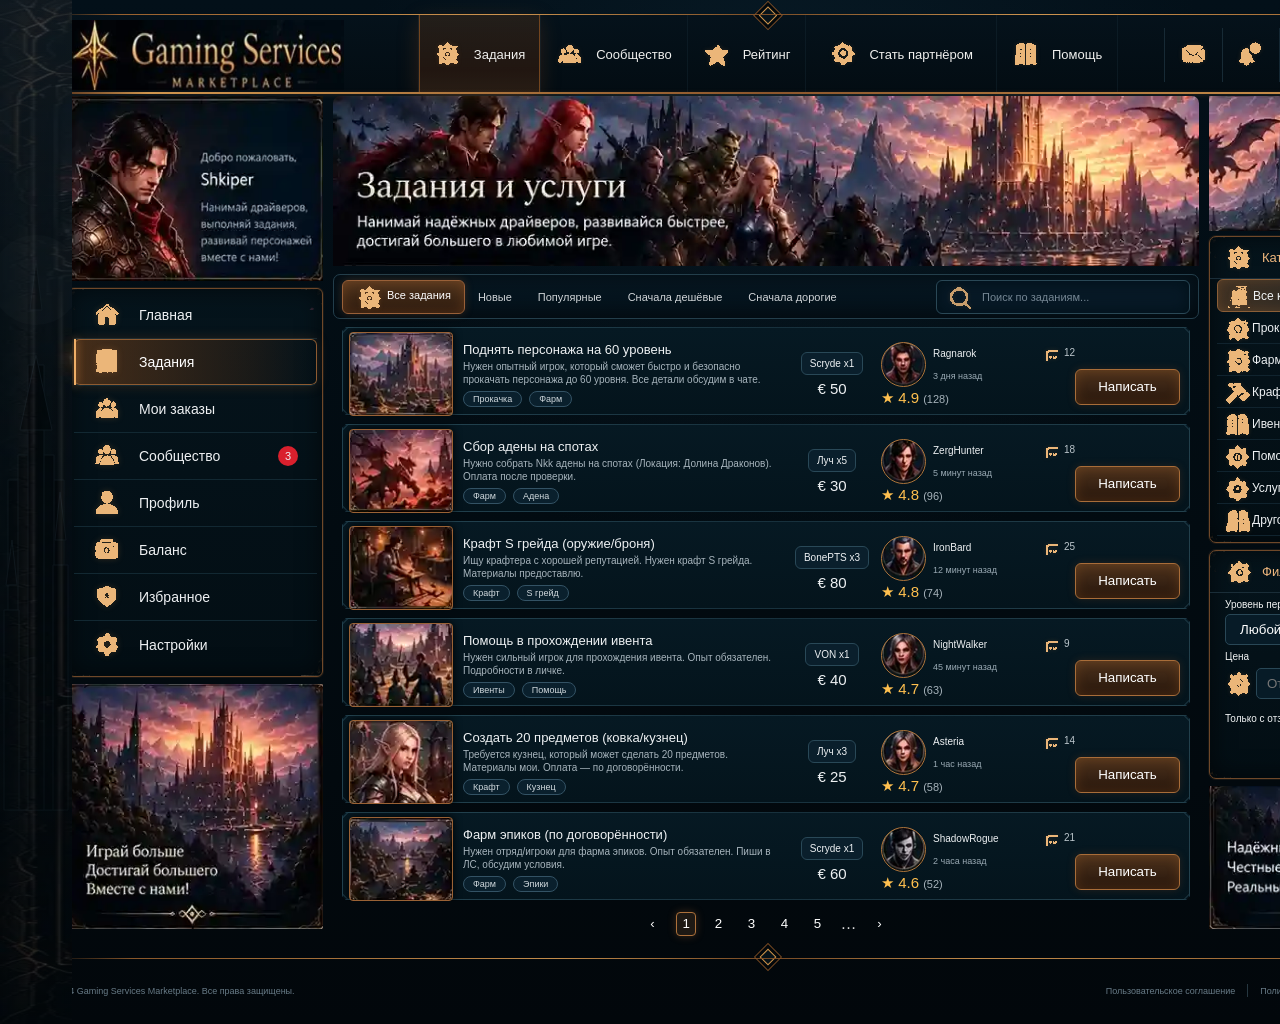
==== commit d83dc607: "Apply visual v2 override to interactive template" ====
--- a/preview-etalon/index.html
+++ b/preview-etalon/index.html
@@ -18,6 +18,7 @@
   <link rel="stylesheet" href="assets-i.css">
   <link rel="stylesheet" href="assets-j.css">
   <link rel="stylesheet" href="assets-k.css">
+  <link rel="stylesheet" href="visual-v2.css?v=2">
 </head>
 <body>
 <div class="page-shell">
--- a/preview-etalon/styles-1.css
+++ b/preview-etalon/styles-1.css
@@ -1 +1 @@
-:root{--bg:#02070b;--panel:#06141d;--panel2:#071923;--line:#213746;--gold:#b7773d;--gold2:#efb86f;--cream:#f4d2a7;--text:#f1f3f4;--muted:#9faeb8}*{box-sizing:border-box}html,body{margin:0;min-height:100%;background:#02070b;color:var(--text);font-family:"Segoe UI",Arial,sans-serif}body{overflow-x:auto}.page-shell{position:relative;width:1536px;height:1024px;margin:0 auto;overflow:hidden;background:radial-gradient(ellipse at 58% -15%,#0d2840 0,#06131d 30%,#02070b 72%);box-shadow:0 0 90px #000}.page-shell:before{content:"";position:absolute;left:24px;right:24px;top:75px;height:1px;background:linear-gradient(90deg,transparent,#8b562f 3%,#d18b4f 18%,#6f4327 50%,#d18b4f 82%,transparent);opacity:.9;z-index:20}.lace{position:absolute;top:0;bottom:0;width:31px;z-index:40;pointer-events:none;background-repeat:no-repeat;background-size:31px 1024px}.lace-left{left:0;background-image:var(--img-lace-left)}.lace-right{right:0;background-image:var(--img-lace-right)}.topbar{height:76px;display:grid;grid-template-columns:347px 1fr 344px;align-items:stretch;padding:0 25px;position:relative;z-index:10;background:linear-gradient(180deg,#06131c 0,#04111a 58%,#020b11 100%)}.brand{display:flex;align-items:center;padding-left:24px}.atlas-slice{display:block;background-repeat:no-repeat;background-position:0 0;background-size:100% 100%}.atlas-logo{width:275px;height:53px;background-image:var(--img-logo)}.topnav{display:flex;height:76px;justify-content:flex-start;align-items:stretch}.topnav-item{position:relative;height:76px;border:0;background:transparent;color:#f0f0ee;display:flex;align-items:center;justify-content:center;gap:12px;padding:0 18px;font-size:14px;white-space:nowrap;cursor:pointer}.topnav-item .ico-sprite{width:32px;height:32px}.topnav-item.partner{padding-left:23px;padding-right:23px}.topnav-item.active{background:linear-gradient(180deg,#7a431c55,#48220e70 82%,#9d572855);box-shadow:inset 0 -2px #d99048,0 4px 18px #b65f2544}.topnav-item.active:before{content:"";position:absolute;inset:0;border-left:1px solid #8e562e;border-right:1px solid #8e562e}.topnav-item:hover{background-color:#8b4b1b18}.top-actions{display:flex;align-items:center;justify-content:flex-end;gap:5px;transform:translateX(-22px)}.header-icon{width:58px;height:56px;border:0;border-left:1px solid #142733;background:transparent;display:grid;place-items:center;cursor:pointer;position:relative}.header-icon .ico-sprite{width:32px;height:32px}.notify{border-right:1px solid #142733}.profile-chip{margin-left:4px;width:185px;height:48px;border:1px solid #233b49;border-radius:8px;background:linear-gradient(#081923,#05121a);display:flex;align-items:center;gap:13px;padding:0 10px 0 2px;color:#fff;font-size:16px;cursor:pointer;box-shadow:inset 0 0 18px #001018}.atlas-profile{width:51px;height:51px;border-radius:50%;border:1px solid #b87639;margin-left:-6px;background-image:var(--img-profile)}.profile-chip b{font-weight:400;margin-left:auto;font-size:18px}.layout{height:889px;padding:5px 24px 0;display:grid;grid-template-columns:278px 910px 278px;gap:11px;position:relative;z-index:4}.left-col,.center-col,.right-col{min-width:0}.center-col,.right-col{position:relative;top:-3px}.welcome-exact{height:193px;overflow:hidden}.atlas-welcome{width:278px;height:192px;background-image:var(--img-welcome)}.ornate-panel{position:relative;border:1px solid #76502e;background:linear-gradient(180deg,#06151e,#041019);box-shadow:inset 0 0 28px #0008,0 0 0 1px #15191b;border-radius:10px}.ornate-panel:before{content:"";position:absolute;inset:0;pointer-events:none;border-radius:inherit;background-image:var(--corner-tl),var(--corner-tr),var(--corner-bl),var(--corner-br);background-repeat:no-repeat;background-position:left top,right top,left bottom,right bottom;background-size:26px 26px;opacity:.85}.side-menu{height:420px;margin-top:4px;padding:4px 5px;border-radius:0 0 8px 8px}.side-menu button{width:100%;height:51px;border:0;border-bottom:1px solid #112834;background:transparent;color:#eef0f2;display:flex;align-items:center;gap:19px;padding:0 20px;font-size:15px;text-align:left;cursor:pointer;position:relative}.side-menu button:last-child{border-bottom:0}.side-menu button .ico-sprite{width:32px;height:32px;filter:drop-shadow(0 0 4px #d7863c33)}.side-menu button.active{background:linear-gradient(90deg,#9c552650,#75411c35 65%,transparent);box-shadow:inset 0 0 0 1px #8e5b32,0 0 16px #b4662b33;border-radius:5px;color:white}.side-menu button.active:before{content:"";position:absolute;left:0;top:0;bottom:0;width:2px;background:#efae67;box-shadow:0 0 9px #ef9a4e}.side-menu em{margin-left:auto;background:#d9202d;border-radius:50%;font-style:normal;font-size:11px;width:20px;height:20px;display:grid;place-items:center}.promo-exact{margin-top:7px;height:260px;overflow:hidden}.atlas-promo-left{width:278px;height:260px;background-image:var(--img-promo-left)}.atlas-promo-right{width:278px;height:148px;background-image:var(--img-promo-right)}.hero-exact{height:177px;overflow:hidden;border-radius:12px 12px 0 0}.atlas-hero{width:910px;height:177px;background-image:url('../assets/hero.webp')}.rounded-panel{border:1px solid #263e4d;background:linear-gradient(#061722,#04111a);border-radius:13px;box-shadow:inset 0 0 22px #0008}.toolbar{height:56px;margin-top:2px;margin-left:10px;width:900px;padding:7px 9px;display:flex;align-items:center;gap:7px}.tabs{display:flex;align-items:center;height:100%;white-space:nowrap}.tab{height:39px;border:0;background:transparent;color:#d0d4d7;padding:0 14px;font-size:12px;cursor:pointer;border-radius:7px}.tab .ico-sprite{width:26px;height:26px;display:inline-block;vertical-align:middle;margin-right:7px}.tab.active{border:1px solid #9d663a;background:linear-gradient(180deg,#45301d,#25170e);color:#fff;box-shadow:inset 0 0 15px #c2773344,0 0 9px #b86b3044}.searchbox{margin-left:auto;width:265px;height:39px;border:1px solid #2b4859;background:#071926;border-radius:7px;display:flex;align-items:center;gap:9px;padding:0 11px;box-shadow:inset 0 0 15px #001018}.searchbox .ico-sprite{width:26px;height:26px;opacity:.85;flex:0 0 auto}.searchbox input{min-width:0;flex:1;border:0;outline:0;background:transparent;color:#dbe2e6;font-size:12px}.searchbox input::placeholder{color:#758693}+:root{--bg:#02070b;--panel:#06141d;--panel2:#071923;--line:#213746;--gold:#b7773d;--gold2:#efb86f;--cream:#f4d2a7;--text:#f1f3f4;--muted:#9faeb8}*{box-sizing:border-box}html,body{margin:0;min-height:100%;background:#02070b;color:var(--text);font-family:"Segoe UI",Arial,sans-serif}body{overflow-x:auto}.page-shell{position:relative;width:1536px;height:1024px;margin:0 auto;overflow:hidden;background:radial-gradient(ellipse at 58% -15%,#0d2840 0,#06131d 30%,#02070b 72%);box-shadow:0 0 90px #000}.page-shell:before{content:"";position:absolute;left:24px;right:24px;top:75px;height:1px;background:linear-gradient(90deg,transparent,#8b562f 3%,#d18b4f 18%,#6f4327 50%,#d18b4f 82%,transparent);opacity:.9;z-index:20}.lace{position:absolute;top:0;bottom:0;width:31px;z-index:40;pointer-events:none;background-repeat:no-repeat;background-size:31px 1024px}.lace-left{left:0;background-image:var(--img-lace-left)}.lace-right{right:0;background-image:var(--img-lace-right)}.topbar{height:76px;display:grid;grid-template-columns:347px 1fr 344px;align-items:stretch;padding:0 25px;position:relative;z-index:10;background:linear-gradient(180deg,#06131c 0,#04111a 58%,#020b11 100%)}.brand{display:flex;align-items:center;padding-left:24px;border:0;background:transparent;color:inherit;cursor:pointer;text-align:left}.brand:focus-visible,.route-control:focus-visible{outline:1px solid #d99a58;outline-offset:-3px}.atlas-slice{display:block;background-repeat:no-repeat;background-position:0 0;background-size:100% 100%}.atlas-logo{width:275px;height:53px;background-image:var(--img-logo)}.topnav{display:flex;height:76px;justify-content:flex-start;align-items:stretch}.topnav-item{position:relative;height:76px;border:0;background:transparent;color:#f0f0ee;display:flex;align-items:center;justify-content:center;gap:12px;padding:0 18px;font-size:14px;white-space:nowrap;cursor:pointer}.topnav-item .ico-sprite{width:32px;height:32px}.topnav-item.partner{padding-left:23px;padding-right:23px}.topnav-item.active{background:linear-gradient(180deg,#7a431c55,#48220e70 82%,#9d572855);box-shadow:inset 0 -2px #d99048,0 4px 18px #b65f2544}.topnav-item.active:before{content:"";position:absolute;inset:0;border-left:1px solid #8e562e;border-right:1px solid #8e562e}.topnav-item:hover{background-color:#8b4b1b18}.top-actions{display:flex;align-items:center;justify-content:flex-end;gap:5px;transform:translateX(-22px)}.header-icon{width:58px;height:56px;border:0;border-left:1px solid #142733;background:transparent;display:grid;place-items:center;cursor:pointer;position:relative}.header-icon .ico-sprite{width:32px;height:32px}.notify{border-right:1px solid #142733}.profile-chip{margin-left:4px;width:185px;height:48px;border:1px solid #233b49;border-radius:8px;background:linear-gradient(#081923,#05121a);display:flex;align-items:center;gap:13px;padding:0 10px 0 2px;color:#fff;font-size:16px;cursor:pointer;box-shadow:inset 0 0 18px #001018}.atlas-profile{width:51px;height:51px;border-radius:50%;border:1px solid #b87639;margin-left:-6px;background-image:var(--img-profile)}.profile-chip b{font-weight:400;margin-left:auto;font-size:18px}.layout{height:889px;padding:5px 24px 0;display:grid;grid-template-columns:278px 910px 278px;gap:11px;position:relative;z-index:4}.left-col,.center-col,.right-col{min-width:0}.center-col,.right-col{position:relative;top:-3px}.welcome-exact{height:193px;overflow:hidden}.atlas-welcome{width:278px;height:192px;background-image:var(--img-welcome)}.ornate-panel{position:relative;border:1px solid #76502e;background:linear-gradient(180deg,#06151e,#041019);box-shadow:inset 0 0 28px #0008,0 0 0 1px #15191b;border-radius:10px}.ornate-panel:before{content:"";position:absolute;inset:0;pointer-events:none;border-radius:inherit;background-image:var(--corner-tl),var(--corner-tr),var(--corner-bl),var(--corner-br);background-repeat:no-repeat;background-position:left top,right top,left bottom,right bottom;background-size:26px 26px;opacity:.85}.side-menu{height:420px;margin-top:4px;padding:4px 5px;border-radius:0 0 8px 8px}.side-menu button{width:100%;height:51px;border:0;border-bottom:1px solid #112834;background:transparent;color:#eef0f2;display:flex;align-items:center;gap:19px;padding:0 20px;font-size:15px;text-align:left;cursor:pointer;position:relative}.side-menu button:last-child{border-bottom:0}.side-menu button .ico-sprite{width:32px;height:32px;filter:drop-shadow(0 0 4px #d7863c33)}.side-menu button.active{background:linear-gradient(90deg,#9c552650,#75411c35 65%,transparent);box-shadow:inset 0 0 0 1px #8e5b32,0 0 16px #b4662b33;border-radius:5px;color:white}.side-menu button.active:before{content:"";position:absolute;left:0;top:0;bottom:0;width:2px;background:#efae67;box-shadow:0 0 9px #ef9a4e}.side-menu em{margin-left:auto;background:#d9202d;border-radius:50%;font-style:normal;font-size:11px;width:20px;height:20px;display:grid;place-items:center}.promo-exact{margin-top:7px;height:260px;overflow:hidden}.atlas-promo-left{width:278px;height:260px;background-image:var(--img-promo-left)}.atlas-promo-right{width:278px;height:148px;background-image:var(--img-promo-right)}.hero-exact{height:177px;overflow:hidden;border-radius:12px 12px 0 0}.atlas-hero{width:910px;height:177px;background-image:url('../assets/hero.webp')}.rounded-panel{border:1px solid #263e4d;background:linear-gradient(#061722,#04111a);border-radius:13px;box-shadow:inset 0 0 22px #0008}.toolbar{height:56px;margin-top:2px;margin-left:10px;width:900px;padding:7px 9px;display:flex;align-items:center;gap:7px}.tabs{display:flex;align-items:center;height:100%;white-space:nowrap}.tab{height:39px;border:0;background:transparent;color:#d0d4d7;padding:0 14px;font-size:12px;cursor:pointer;border-radius:7px}.tab .ico-sprite{width:26px;height:26px;display:inline-block;vertical-align:middle;margin-right:7px}.tab.active{border:1px solid #9d663a;background:linear-gradient(180deg,#45301d,#25170e);color:#fff;box-shadow:inset 0 0 15px #c2773344,0 0 9px #b86b3044}.searchbox{margin-left:auto;width:265px;height:39px;border:1px solid #2b4859;background:#071926;border-radius:7px;display:flex;align-items:center;gap:9px;padding:0 11px;box-shadow:inset 0 0 15px #001018}.searchbox .ico-sprite{width:26px;height:26px;opacity:.85;flex:0 0 auto}.searchbox input{min-width:0;flex:1;border:0;outline:0;background:transparent;color:#dbe2e6;font-size:12px}.searchbox input::placeholder{color:#758693}
--- a/preview-etalon/styles-3.css
+++ b/preview-etalon/styles-3.css
@@ -1 +1 @@
-.right-panel{width:278px}.right-panel h2{height:45px;margin:0;padding:0 17px;display:flex;align-items:center;gap:12px;color:#eeb67d;font-size:14px;font-weight:500;border-bottom:1px solid #1a2d38}.right-panel h2 .ico-sprite{width:27px;height:27px}.categories{height:332px}.cat{width:calc(100% - 16px);margin:0 8px;height:35px;border:0;border-bottom:1px solid #10232e;background:transparent;color:#eef1f3;display:grid;grid-template-columns:29px 1fr 35px;align-items:center;text-align:left;padding:0 8px;font-size:13px;cursor:pointer;border-radius:0}.cat .ico-sprite{width:27px;height:27px}.cat b{font-weight:400;text-align:right}.cat.active{height:36px;border:1px solid #8b5e37;border-radius:7px;background:linear-gradient(90deg,#5c4028aa,#172126);box-shadow:inset 0 0 11px #b6743740}.filters{height:252px;margin-top:7px;padding-bottom:9px}.filters h2{margin-bottom:1px}.filters label{display:block;margin:7px 17px 5px;font-size:11px;color:#f3f4f4}.filters select{display:block;width:100%;height:34px;margin-top:5px;border:1px solid #294756;border-radius:6px;background:#071b27;color:#fff;padding:0 10px;outline:none}.price-row{height:36px;margin:0 17px;display:grid;grid-template-columns:27px 1fr 14px 1fr;align-items:center;gap:6px}.price-row>.ico-sprite{width:27px;height:27px}.price-row input{width:100%;height:33px;border:1px solid #294756;border-radius:6px;background:#071b27;color:#fff;padding:0 10px;outline:none}.price-row span{text-align:center}.switch-row{margin:9px 17px 0;display:flex;align-items:center;justify-content:space-between;font-size:11px}.switch{width:40px;height:21px;border:1px solid #536c7a;border-radius:11px;background:#1a3140;padding:1px;cursor:pointer}.switch i{display:block;width:17px;height:17px;border-radius:50%;background:#a7b4bc;transition:.2s}.switch.on{background:#74431f;border-color:#bd7b3f}.switch.on i{transform:translateX(18px);background:#f5c28b}.reset{height:29px;margin:7px auto 0;display:flex;align-items:center;gap:8px;border:0;background:transparent;color:#dde2e5;font-size:11px;cursor:pointer}.reset .ico-sprite{width:20px;height:20px}.right-promo{width:278px;height:148px;margin-top:7px}.footer{height:59px;margin:0 39px;display:flex;align-items:center;justify-content:space-between;border-top:1px solid #10222c;color:#687b87;font-size:10px;position:relative;z-index:5}.footer nav{display:flex;align-items:center;gap:13px}.footer a{color:#687b87;text-decoration:none}.footer i{width:1px;height:13px;background:#263740}.toast{position:fixed;z-index:100;right:24px;bottom:24px;padding:10px 15px;border:1px solid #a96b3b;background:#07141c;color:#f4d7b5;border-radius:6px;opacity:0;transform:translateY(10px);pointer-events:none;transition:.2s}.toast.show{opacity:1;transform:none}.modal{position:fixed;inset:0;background:#000c;z-index:90;display:none;place-items:center}.modal.open{display:grid}.modal-card{width:480px;background:linear-gradient(#0b1b25,#061019);border:1px solid #8e5b35;border-radius:10px;padding:24px;box-shadow:0 30px 80px #000;position:relative}.modal-card h2{font:26px Georgia,serif;color:#efc28f}.modal-card p{color:#b8c4cb;line-height:1.55}.modal-x{position:absolute;right:12px;top:10px;border:0;background:transparent;color:#fff;font-size:24px}.modal-primary{float:right;border:1px solid #a26a3b;background:linear-gradient(#4b301c,#26160d);color:#fff;border-radius:6px;padding:10px 14px}.ico-sprite{display:block;width:28px;height:28px;flex:0 0 auto;background-image:var(--img-icons);background-size:224px 112px;background-repeat:no-repeat}.i-logo-star{background-position:0px 0px}.i-community{background-position:-28px 0px}.i-profile{background-position:-56px 0px}.i-favorite{background-position:-84px 0px}.i-category-events{background-position:-112px 0px}.i-home{background-position:-140px 0px}.i-orders{background-position:-168px 0px}.i-category-level{background-position:-196px 0px}.i-filter-price{background-position:0px -28px}.i-category-services{background-position:-28px -28px}.i-comment{background-position:-56px -28px}.i-tasks{background-position:-84px -28px}.i-top-partner{background-position:-112px -28px}.i-settings{background-position:-140px -28px}.i-category-farm{background-position:-168px -28px}.i-category-other{background-position:-196px -28px}.i-filter{background-position:0px -56px}.i-category-craft{background-position:-28px -56px}.i-top-rating{background-position:-56px -56px}.i-mail{background-position:-84px -56px}.i-category-title{background-position:-112px -56px}.i-top-help{background-position:-140px -56px}.i-balance{background-position:-168px -56px}.i-category-help{background-position:-196px -56px}.i-bell{background-position:0px -84px}.i-search{background-position:-28px -84px}.i-refresh{background-position:-56px -84px}.i-category-all{background-position:-84px -84px}.i-top-community{background-position:-112px -84px}@media(max-width:1535px){body{background:#02070b}.page-shell{transform-origin:top left;transform:scale(calc(100vw / 1536));margin:0;height:1024px}html,body{height:calc(1024px * (100vw / 1536));overflow-y:auto}}+.right-panel{width:278px}.right-panel h2{height:45px;margin:0;padding:0 17px;display:flex;align-items:center;gap:12px;color:#eeb67d;font-size:14px;font-weight:500;border-bottom:1px solid #1a2d38}.right-panel h2 .ico-sprite{width:27px;height:27px}.categories{height:332px}.cat{width:calc(100% - 16px);margin:0 8px;height:35px;border:0;border-bottom:1px solid #10232e;background:transparent;color:#eef1f3;display:grid;grid-template-columns:29px 1fr 35px;align-items:center;text-align:left;padding:0 8px;font-size:13px;cursor:pointer;border-radius:0}.cat .ico-sprite{width:27px;height:27px}.cat b{font-weight:400;text-align:right}.cat.active{height:36px;border:1px solid #8b5e37;border-radius:7px;background:linear-gradient(90deg,#5c4028aa,#172126);box-shadow:inset 0 0 11px #b6743740}.filters{height:252px;margin-top:7px;padding-bottom:9px}.filters h2{margin-bottom:1px}.filters label{display:block;margin:7px 17px 5px;font-size:11px;color:#f3f4f4}.filters select{display:block;width:100%;height:34px;margin-top:5px;border:1px solid #294756;border-radius:6px;background:#071b27;color:#fff;padding:0 10px;outline:none}.price-row{height:36px;margin:0 17px;display:grid;grid-template-columns:27px 1fr 14px 1fr;align-items:center;gap:6px}.price-row>.ico-sprite{width:27px;height:27px}.price-row input{width:100%;height:33px;border:1px solid #294756;border-radius:6px;background:#071b27;color:#fff;padding:0 10px;outline:none}.price-row span{text-align:center}.switch-row{margin:9px 17px 0;display:flex;align-items:center;justify-content:space-between;font-size:11px}.switch{width:40px;height:21px;border:1px solid #536c7a;border-radius:11px;background:#1a3140;padding:1px;cursor:pointer}.switch i{display:block;width:17px;height:17px;border-radius:50%;background:#a7b4bc;transition:.2s}.switch.on{background:#74431f;border-color:#bd7b3f}.switch.on i{transform:translateX(18px);background:#f5c28b}.reset{height:29px;margin:7px auto 0;display:flex;align-items:center;gap:8px;border:0;background:transparent;color:#dde2e5;font-size:11px;cursor:pointer}.reset .ico-sprite{width:20px;height:20px}.right-promo{width:278px;height:148px;margin-top:7px}.footer{height:59px;margin:0 39px;display:flex;align-items:center;justify-content:space-between;border-top:1px solid #10222c;color:#687b87;font-size:10px;position:relative;z-index:5}.footer nav{display:flex;align-items:center;gap:13px}.footer-link{border:0;background:transparent;padding:0;color:#687b87;font:inherit;cursor:pointer}.footer-link:hover{color:#a89479}.footer i{width:1px;height:13px;background:#263740}.toast{position:fixed;z-index:100;right:24px;bottom:24px;padding:10px 15px;border:1px solid #a96b3b;background:#07141c;color:#f4d7b5;border-radius:6px;opacity:0;transform:translateY(10px);pointer-events:none;transition:.2s}.toast.show{opacity:1;transform:none}.modal{position:fixed;inset:0;background:#000c;z-index:90;display:none;place-items:center}.modal.open{display:grid}.modal-card{width:480px;background:linear-gradient(#0b1b25,#061019);border:1px solid #8e5b35;border-radius:10px;padding:24px;box-shadow:0 30px 80px #000;position:relative}.modal-card h2{font:26px Georgia,serif;color:#efc28f}.modal-card p{color:#b8c4cb;line-height:1.55}.modal-x{position:absolute;right:12px;top:10px;border:0;background:transparent;color:#fff;font-size:24px}.modal-primary{float:right;border:1px solid #a26a3b;background:linear-gradient(#4b301c,#26160d);color:#fff;border-radius:6px;padding:10px 14px}.ico-sprite{display:block;width:28px;height:28px;flex:0 0 auto;background-image:var(--img-icons);background-size:224px 112px;background-repeat:no-repeat}.i-logo-star{background-position:0px 0px}.i-community{background-position:-28px 0px}.i-profile{background-position:-56px 0px}.i-favorite{background-position:-84px 0px}.i-category-events{background-position:-112px 0px}.i-home{background-position:-140px 0px}.i-orders{background-position:-168px 0px}.i-category-level{background-position:-196px 0px}.i-filter-price{background-position:0px -28px}.i-category-services{background-position:-28px -28px}.i-comment{background-position:-56px -28px}.i-tasks{background-position:-84px -28px}.i-top-partner{background-position:-112px -28px}.i-settings{background-position:-140px -28px}.i-category-farm{background-position:-168px -28px}.i-category-other{background-position:-196px -28px}.i-filter{background-position:0px -56px}.i-category-craft{background-position:-28px -56px}.i-top-rating{background-position:-56px -56px}.i-mail{background-position:-84px -56px}.i-category-title{background-position:-112px -56px}.i-top-help{background-position:-140px -56px}.i-balance{background-position:-168px -56px}.i-category-help{background-position:-196px -56px}.i-bell{background-position:0px -84px}.i-search{background-position:-28px -84px}.i-refresh{background-position:-56px -84px}.i-category-all{background-position:-84px -84px}.i-top-community{background-position:-112px -84px}@media(max-width:1535px){body{background:#02070b}.page-shell{transform-origin:top left;transform:scale(calc(100vw / 1536));margin:0;height:1024px}html,body{height:calc(1024px * (100vw / 1536));overflow-y:auto}}
--- a/preview-etalon/visual-v2.css
+++ b/preview-etalon/visual-v2.css
@@ -0,0 +1,235 @@
+/* Visual Correction Pass v2
+   Target: approved generated 1536x1024 visual.
+   This file overrides the earlier preview without converting the page into a screenshot.
+*/
+:root{
+  --v2-gold:#c78942;
+  --v2-gold-bright:#efb86d;
+  --v2-line:#78502d;
+  --v2-panel:#04131b;
+  --v2-panel2:#071a24;
+  --v2-text:#f4f1eb;
+  --v2-muted:#9caeb8;
+}
+html,body{background:#02070b}
+.page-shell{
+  width:1536px;height:1024px;
+  background:
+    radial-gradient(ellipse at 51% 10%,rgba(16,45,61,.30),transparent 38%),
+    linear-gradient(180deg,#031019 0%,#020b11 52%,#02070b 100%);
+  box-shadow:0 0 100px #000;
+}
+.page-shell::before{
+  content:"";position:absolute;z-index:45;left:63px;right:63px;top:14px;height:1px;
+  background:linear-gradient(90deg,rgba(110,68,33,.25),#9f642f 4%,#d89b52 31%,#805027 50%,#d89b52 69%,#9f642f 96%,rgba(110,68,33,.25));
+  opacity:.95;pointer-events:none;
+}
+.page-shell::after{
+  content:"";position:absolute;z-index:45;left:63px;right:63px;top:958px;height:1px;
+  background:linear-gradient(90deg,rgba(110,68,33,.20),#98602d 5%,#d89b52 35%,#7f4e25 50%,#d89b52 65%,#98602d 95%,rgba(110,68,33,.20));
+  opacity:.9;pointer-events:none;
+}
+.lace{
+  width:72px;top:0;bottom:0;background-size:72px 1024px;background-repeat:no-repeat;z-index:60;
+  filter:none;opacity:1;
+}
+
+.lace::before{
+  content:"";position:absolute;inset:0;z-index:-1;opacity:.76;
+  background:
+    linear-gradient(180deg,rgba(6,17,24,.10),rgba(2,8,12,.75)),
+    url("data:image/svg+xml,%3Csvg xmlns='http://www.w3.org/2000/svg' viewBox='0 0 72 1024'%3E%3Cdefs%3E%3ClinearGradient id='g' x1='0' y1='0' x2='0' y2='1'%3E%3Cstop stop-color='%2314212a'/%3E%3Cstop offset='.45' stop-color='%2308141b'/%3E%3Cstop offset='1' stop-color='%2302080c'/%3E%3C/linearGradient%3E%3C/defs%3E%3Crect width='72' height='1024' fill='url(%23g)'/%3E%3Cg fill='%23020a0f' stroke='%23192832' stroke-width='1'%3E%3Cpath d='M8 480h56v330H8z'/%3E%3Cpath d='M18 455h36v355H18z'/%3E%3Cpath d='M28 365h16v445H28z'/%3E%3Cpath d='M30 310h12l-6-50z'/%3E%3Cpath d='M20 430h32l-16-75z'/%3E%3Cpath d='M4 610h15v200H4zM53 565h15v245H53z'/%3E%3Cpath d='M6 585h11l-5-45zM55 540h11l-6-48z'/%3E%3C/g%3E%3Cg fill='%23203038' opacity='.35'%3E%3Ccircle cx='36' cy='280' r='45'/%3E%3C/g%3E%3C/svg%3E") center/cover no-repeat;
+}
+.lace-right::before{transform:scaleX(-1)}
+.lace-left{left:0;background-image:var(--img-lace-left)}
+.lace-right{right:0;background-image:var(--img-lace-right)}
+
+.topbar{
+  height:79px;margin-top:15px;padding:0 68px;
+  grid-template-columns:305px minmax(0,1fr) 305px;
+  background:linear-gradient(180deg,rgba(5,18,27,.97),rgba(3,12,18,.98));
+  border:0;z-index:30;
+}
+.topbar::before{
+  content:"";position:absolute;left:50%;top:-6px;width:11px;height:11px;
+  transform:translateX(-50%) rotate(45deg);background:#07131a;border:1px solid #d1964c;
+  box-shadow:0 0 0 3px #02080c,0 0 0 4px #7b4c25;z-index:70;
+}
+.topbar::after{
+  content:"";position:absolute;left:64px;right:64px;bottom:0;height:2px;
+  background:linear-gradient(90deg,#5f3a20,#d0964e 6%,#8c562c 50%,#d0964e 94%,#5f3a20);
+  box-shadow:0 1px 4px rgba(205,132,59,.25);
+}
+.brand{padding-left:0}
+.atlas-logo{
+  width:276px;height:70px;background-image:var(--img-logo);background-size:100% 100%;
+}
+.topnav{height:79px;justify-content:center}
+.topnav-item{
+  height:79px;padding:0 15px;gap:10px;font-size:13px;
+  border-left:1px solid rgba(28,50,62,.32);
+}
+.topnav-item:last-child{border-right:1px solid rgba(28,50,62,.32)}
+.topnav-item .ico-sprite{width:30px;height:30px}
+.topnav-item.active{
+  background:linear-gradient(180deg,rgba(110,62,24,.28),rgba(65,31,12,.48) 70%,rgba(124,68,26,.30));
+  box-shadow:inset 0 -2px #dd9850,0 5px 20px rgba(171,88,32,.22);
+}
+.topnav-item.active:before{border-color:#72451f}
+.top-actions{transform:none;gap:0}
+.header-icon{
+  width:58px;height:54px;border-left:1px solid #172a35;
+}
+.header-icon .ico-sprite{width:30px;height:30px}
+.profile-chip{
+  width:184px;height:48px;border-radius:7px;border-color:#263d48;
+  background:linear-gradient(#071822,#041119);font-size:15px;
+}
+.atlas-profile{
+  width:52px;height:52px;margin-left:-5px;background-image:var(--img-profile);background-size:100% 100%;
+  border:1px solid #ba7a3c;
+}
+
+.layout{
+  height:864px;padding:2px 68px 0;
+  grid-template-columns:255px 866px 265px;
+  gap:10px;
+}
+.center-col,.right-col{top:0}
+.welcome-exact{height:185px}
+.atlas-welcome{
+  width:255px;height:185px;background-image:var(--img-welcome);background-size:100% 100%;
+}
+.ornate-panel{
+  border:1px solid #6f4829;border-radius:7px;
+  background:linear-gradient(180deg,rgba(5,20,28,.97),rgba(3,14,20,.98));
+  box-shadow:inset 0 0 24px rgba(0,0,0,.60),0 0 0 1px rgba(36,31,25,.65);
+}
+.ornate-panel:before{background-size:21px 21px;opacity:.62}
+.side-menu{
+  height:389px;margin-top:7px;padding:3px 5px;border-radius:6px;
+}
+.side-menu button{
+  height:47px;gap:16px;padding:0 19px;font-size:14px;
+  border-bottom-color:#122832;
+}
+.side-menu button .ico-sprite{width:30px;height:30px;filter:drop-shadow(0 0 3px rgba(205,130,57,.22))}
+.side-menu button.active{
+  background:linear-gradient(90deg,rgba(117,65,25,.58),rgba(73,41,18,.30) 74%,transparent);
+  box-shadow:inset 0 0 0 1px #8e5b31,0 0 13px rgba(172,93,36,.22);
+  border-radius:6px;
+}
+.side-menu em{width:20px;height:20px}
+.promo-exact{height:245px;margin-top:7px}
+.atlas-promo-left{
+  width:255px;height:245px;background-image:var(--img-promo-left);background-size:100% 100%;
+}
+
+.hero-exact{height:170px;border-radius:7px 7px 0 0}
+.atlas-hero{
+  width:866px;height:170px;background-image:url("../assets/hero.webp");background-size:100% 100%;
+}
+.toolbar{
+  height:45px;width:866px;margin:8px 0 0;padding:5px 8px;border-radius:7px;
+  border-color:#233e4b;
+}
+.tabs{height:100%}
+.tab{height:34px;padding:0 13px;font-size:11px;border-radius:6px}
+.tab .ico-sprite{width:25px;height:25px;margin-right:6px}
+.tab.active{
+  border-color:#996038;background:linear-gradient(#50341d,#2a190e);
+  box-shadow:inset 0 0 13px rgba(196,113,45,.28),0 0 8px rgba(177,90,32,.28);
+}
+.searchbox{
+  width:254px;height:34px;border-radius:6px;padding:0 10px;border-color:#2a4856;
+}
+.searchbox .ico-sprite{width:24px;height:24px}
+.searchbox input{font-size:11px}
+
+.task-list{gap:7px;margin-top:7px;margin-left:8px;width:850px}
+.task-card{
+  height:90px;
+  grid-template-columns:104px minmax(0,1fr) 78px 178px 111px;
+  gap:10px;padding:5px 10px 5px 7px;
+  clip-path:polygon(6px 0,calc(100% - 6px) 0,100% 6px,100% calc(100% - 6px),calc(100% - 6px) 100%,6px 100%,0 calc(100% - 6px),0 6px);
+  box-shadow:inset 0 0 0 1px #1d3947;
+}
+.task-card:before{background:linear-gradient(110deg,#254653,#17303c 50%,#23414d)}
+.task-card:after{
+  inset:1px;clip-path:polygon(5px 0,calc(100% - 5px) 0,100% 5px,100% calc(100% - 5px),calc(100% - 5px) 100%,5px 100%,0 calc(100% - 5px),0 5px);
+  background:linear-gradient(180deg,#061923,#04141c);
+}
+.task-thumb{
+  width:104px;height:84px;background-image:var(--img-task-sprite);background-size:624px 84px;
+  border-color:#9a6235;border-radius:4px;
+}
+.task-thumb[data-task="1"]{background-position:0 0}
+.task-thumb[data-task="2"]{background-position:-104px 0}
+.task-thumb[data-task="3"]{background-position:-208px 0}
+.task-thumb[data-task="4"]{background-position:-312px 0}
+.task-thumb[data-task="5"]{background-position:-416px 0}
+.task-thumb[data-task="6"]{background-position:-520px 0}
+.task-title{font-size:13px;margin-bottom:3px}
+.task-desc{font-size:10px;line-height:1.3;max-height:26px}
+.tags{gap:7px;margin-top:5px}
+.tag{font-size:9px;padding:2px 9px;border-radius:11px}
+.server-chip{font-size:10px;padding:5px 8px}
+.price{font-size:15px;margin-top:5px}
+.driver{grid-template-columns:45px 1fr;column-gap:7px}
+.driver .avatar-sprite{
+  width:45px;height:45px;background-image:var(--img-avatar-sprite);background-size:270px 45px;border-color:#ad743b;
+}
+.driver-name{font-size:10px}.driver-time{font-size:9px}
+.rating{font-size:15px;margin-top:2px}.rating small{font-size:11px}
+.task-actions{gap:8px}
+.comment{margin-left:-28px;font-size:10px}.comment .ico-sprite{width:17px;height:17px}
+.write-btn{
+  width:105px;height:36px;border-radius:6px;border-color:#a86d39;
+  background:linear-gradient(#4d321c,#26160c);
+  box-shadow:inset 0 0 12px rgba(190,110,43,.25),0 0 8px rgba(142,73,29,.24);
+}
+.pagination{height:35px;width:850px;margin-left:8px;margin-top:5px;gap:13px}
+.pagination button.active{border-color:#ad713b}
+
+.hero-right{height:135px}
+.atlas-hero-right{
+  width:265px;height:135px;background-image:var(--img-hero-right);background-size:100% 100%;
+}
+.right-panel{width:265px}
+.categories{height:307px;margin-top:5px}
+.right-panel h2{height:42px;padding:0 15px;gap:10px;font-size:13px}
+.right-panel h2 .ico-sprite{width:27px;height:27px}
+.cat{
+  width:calc(100% - 14px);margin:0 7px;height:32px;
+  grid-template-columns:28px 1fr 33px;padding:0 7px;font-size:12px;
+}
+.cat .ico-sprite{width:26px;height:26px}
+.cat.active{height:33px;border-radius:6px}
+.filters{height:229px;margin-top:7px;padding-bottom:7px}
+.filters label{margin:6px 15px 4px;font-size:10px}
+.filters select{height:31px;margin-top:4px;border-radius:5px}
+.price-row{height:34px;margin:0 15px;grid-template-columns:26px 1fr 12px 1fr;gap:5px}
+.price-row input{height:31px;border-radius:5px}
+.switch-row{margin:8px 15px 0;font-size:10px}
+.reset{height:27px;margin-top:6px;font-size:10px}
+.right-promo{width:265px;height:143px;margin-top:7px}
+.atlas-promo-right{
+  width:265px;height:143px;background-image:var(--img-promo-right);background-size:100% 100%;
+}
+
+.footer{
+  height:65px;margin:0 45px;border-top:0;z-index:20;font-size:9px;
+}
+.footer::before{
+  content:"";position:absolute;left:50%;top:-7px;width:10px;height:10px;transform:translateX(-50%) rotate(45deg);
+  background:#061219;border:1px solid #d09348;box-shadow:0 0 0 3px #02070b,0 0 0 4px #714621;
+}
+.footer nav{gap:12px}
+
+/* Existing repository icon sprite remains live; sizing is refined here. */
+.ico-sprite{filter:drop-shadow(0 0 2px rgba(203,128,55,.18))}
+/* keep the desktop visual intact on phones; page remains a real HTML UI */
+@media(max-width:1535px){
+  .page-shell{transform-origin:top left;transform:scale(calc(100vw / 1536));margin:0;height:1024px}
+  html,body{height:calc(1024px * (100vw / 1536));overflow-y:auto}
+}
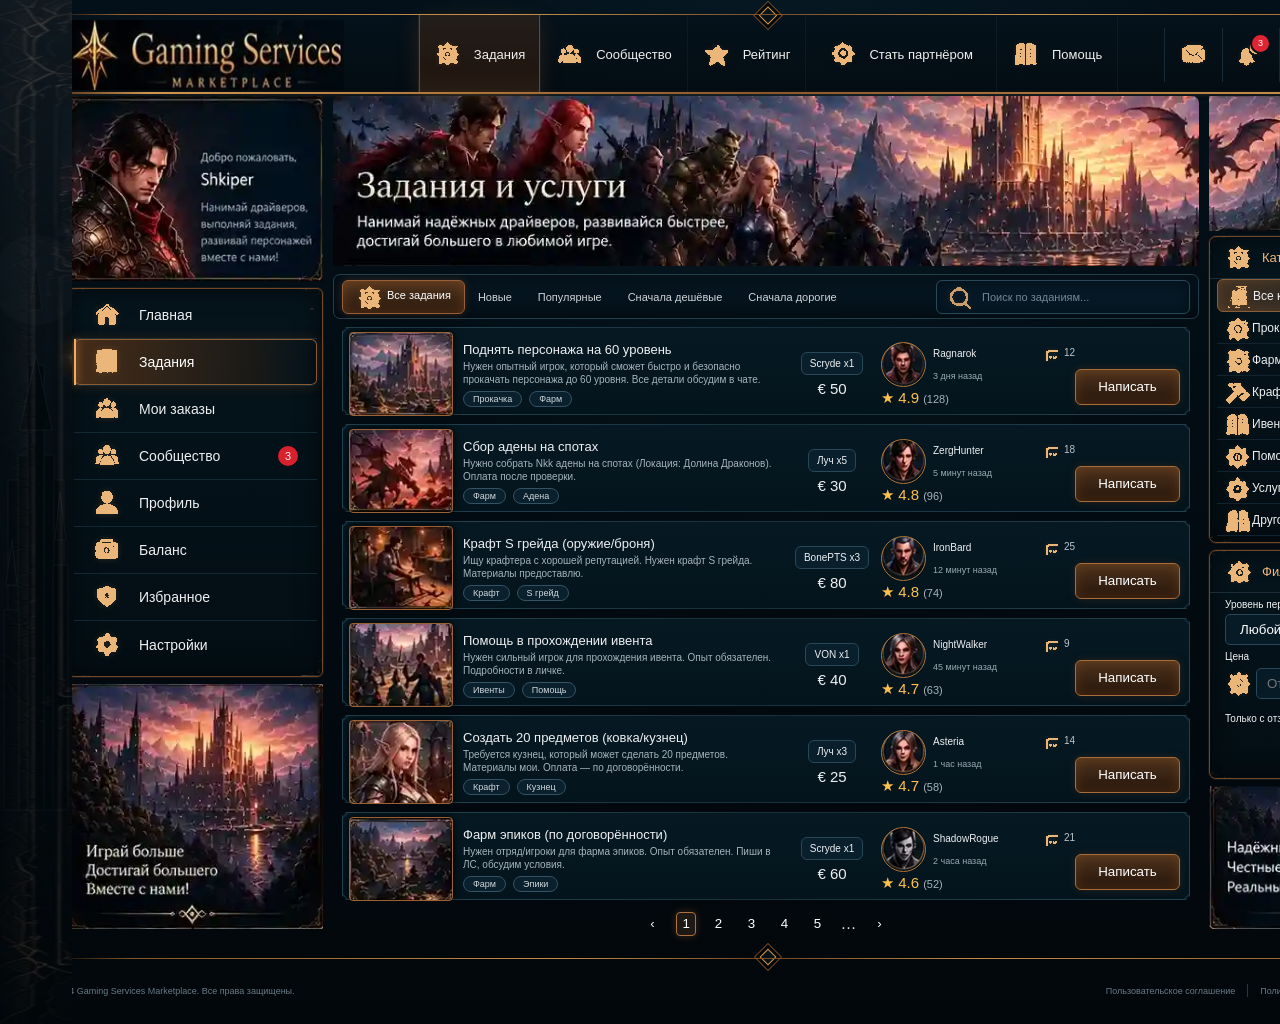
==== commit dfd4e56d: "Load final visual v2 polish layer" ====
--- a/preview-etalon/index.html
+++ b/preview-etalon/index.html
@@ -19,6 +19,7 @@
   <link rel="stylesheet" href="assets-j.css">
   <link rel="stylesheet" href="assets-k.css">
   <link rel="stylesheet" href="visual-v2.css?v=2">
+  <link rel="stylesheet" href="visual-v2-fixes.css?v=2">
 </head>
 <body>
 <div class="page-shell">
--- a/preview-etalon/visual-v2-fixes.css
+++ b/preview-etalon/visual-v2-fixes.css
@@ -0,0 +1 @@
+.brand{border:0;background:transparent;cursor:pointer;appearance:none}.footer-link{border:0;background:transparent;color:#687b87;font:inherit;padding:0;cursor:pointer}.footer-link:hover{color:#d9b07a}.notify::after{content:"3";position:absolute;right:8px;top:5px;width:17px;height:17px;border-radius:50%;display:grid;place-items:center;background:#df2434;color:#fff;font-size:9px;border:2px solid #061019}.route-control,.tab,.cat,.write-btn,.reset,.pagination button,.switch{transition:background-color .15s,border-color .15s,box-shadow .15s,filter .15s}.route-control:hover,.tab:hover,.cat:hover{filter:brightness(1.08)}.header-icon:hover{background:rgba(155,86,34,.10)}.profile-chip:hover{border-color:#6e5238;box-shadow:inset 0 0 18px #001018,0 0 11px rgba(181,100,39,.16)}.side-menu button:hover:not(.active){background:rgba(96,61,31,.14)}.cat:hover:not(.active){background:rgba(52,76,88,.12)}.searchbox:focus-within{border-color:#6e6a59;box-shadow:inset 0 0 15px #001018,0 0 10px rgba(184,107,43,.14)}
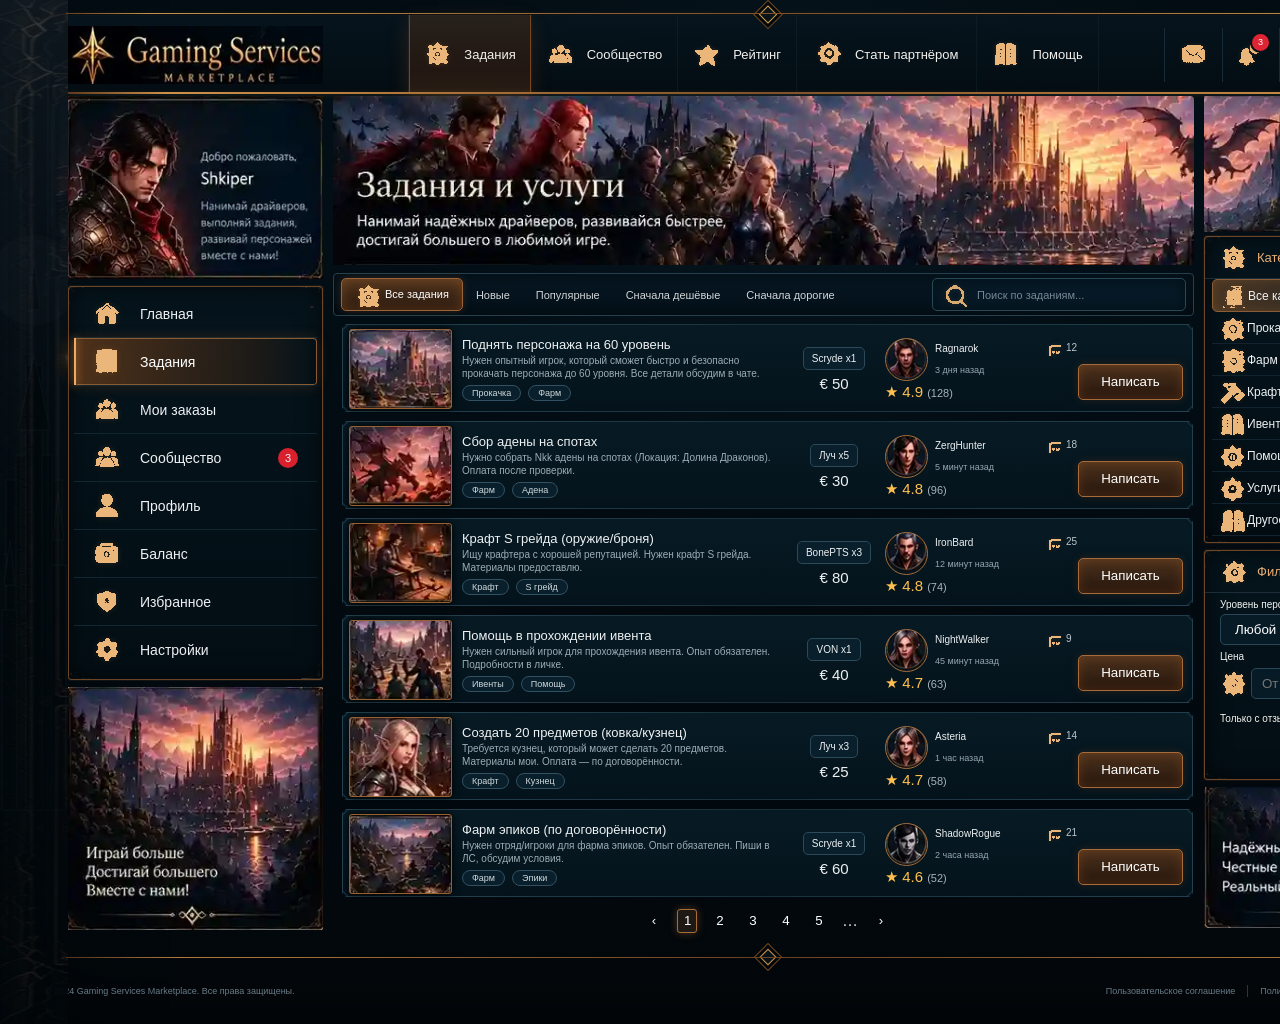
==== commit a5308722: "Apply measured visual v3 template and fixed 1536 viewport" ====
--- a/preview-etalon/index.html
+++ b/preview-etalon/index.html
@@ -2,7 +2,7 @@
 <html lang="ru">
 <head>
   <meta charset="utf-8">
-  <meta name="viewport" content="width=device-width,initial-scale=1">
+  <meta name="viewport" content="width=1536">
   <title>Gaming Services Marketplace</title>
   <link rel="stylesheet" href="styles-1.css">
   <link rel="stylesheet" href="styles-2.css">
@@ -20,6 +20,7 @@
   <link rel="stylesheet" href="assets-k.css">
   <link rel="stylesheet" href="visual-v2.css?v=2">
   <link rel="stylesheet" href="visual-v2-fixes.css?v=2">
+  <link rel="stylesheet" href="visual-v3.css?v=1">
 </head>
 <body>
 <div class="page-shell">
--- a/preview-etalon/visual-v3.css
+++ b/preview-etalon/visual-v3.css
@@ -0,0 +1,128 @@
+/* Visual v3 — measured against the approved 1536×1024 target screenshot.
+   Real HTML/CSS/JS only. No full-page screenshot background. */
+:root{
+  --v3-gold:#c58843;
+  --v3-gold-hi:#efb76d;
+  --v3-gold-dim:#704723;
+  --v3-panel:#05151e;
+  --v3-panel2:#071b25;
+  --v3-line:#203a48;
+  --v3-text:#f4f1eb;
+  --v3-muted:#9aabb6;
+}
+*{box-sizing:border-box}
+html,body{margin:0;width:1536px;min-width:1536px;height:1024px;min-height:1024px;background:#02070b;color:var(--v3-text);overflow:hidden}
+body{font-family:"Segoe UI",Arial,sans-serif}
+
+.page-shell{
+  position:relative;width:1536px;height:1024px;margin:0;overflow:hidden;
+  background:
+    radial-gradient(ellipse at 51% 4%,rgba(15,45,60,.28),transparent 37%),
+    linear-gradient(180deg,#031019 0%,#020b11 48%,#02070b 100%);
+  box-shadow:inset 0 0 120px rgba(0,0,0,.58);
+}
+.page-shell::before{
+  content:"";position:absolute;z-index:80;left:66px;right:66px;top:13px;height:1px;pointer-events:none;
+  background:linear-gradient(90deg,#6d421f,#d29850 6%,#865128 50%,#d29850 94%,#6d421f);
+  box-shadow:0 0 4px rgba(211,139,68,.18);
+}
+.page-shell::after{
+  content:"";position:absolute;z-index:80;left:66px;right:66px;top:957px;height:1px;pointer-events:none;
+  background:linear-gradient(90deg,#58371d,#c8843f 8%,#734723 50%,#c8843f 92%,#58371d);
+}
+
+/* Outer lace remains an independent UI layer, not a screenshot of the page. */
+.lace{position:absolute;top:0;bottom:0;width:68px;height:1024px;z-index:70;pointer-events:none;background-repeat:no-repeat;background-size:68px 1024px;opacity:.94}
+.lace-left{left:0;background-image:var(--img-lace-left)}
+.lace-right{right:0;background-image:var(--img-lace-right)}
+.lace::after{content:"";position:absolute;inset:60px 8px 52px;z-index:-1;opacity:.54;background:
+  linear-gradient(180deg,rgba(9,22,30,.12),rgba(2,8,12,.9)),
+  repeating-linear-gradient(90deg,transparent 0 12px,rgba(29,49,58,.35) 12px 14px,transparent 14px 27px)}
+
+.topbar{
+  position:relative;z-index:30;height:79px;margin-top:15px;padding:0 68px;
+  display:grid;grid-template-columns:275px 1fr 304px;align-items:stretch;
+  background:linear-gradient(180deg,rgba(6,20,29,.98),rgba(3,12,18,.99));
+}
+.topbar::before{content:"";position:absolute;left:50%;top:-7px;width:11px;height:11px;transform:translateX(-50%) rotate(45deg);background:#07131a;border:1px solid #d59a4d;box-shadow:0 0 0 3px #02080c,0 0 0 4px #754821;z-index:90}
+.topbar::after{content:"";position:absolute;left:68px;right:68px;bottom:0;height:2px;background:linear-gradient(90deg,#5e391e,#cf9048 7%,#815027 50%,#cf9048 93%,#5e391e);box-shadow:0 1px 5px rgba(207,132,56,.24)}
+.brand{border:0!important;background:transparent!important;padding:0!important;display:flex;align-items:center;justify-content:flex-start;cursor:pointer}
+.atlas-logo{width:255px!important;height:58px!important;background-image:var(--img-logo)!important;background-size:100% 100%!important;background-repeat:no-repeat!important;filter:brightness(1.03) contrast(1.02)}
+
+.topnav{height:79px;display:flex;align-items:stretch;justify-content:center}
+.topnav-item{height:79px!important;border:0;background:transparent;color:#f2f0ec;display:flex;align-items:center;justify-content:center;gap:10px;padding:0 15px!important;font-size:13px!important;white-space:nowrap;cursor:pointer;position:relative;border-left:1px solid rgba(29,50,62,.30)!important}
+.topnav-item:last-child{border-right:1px solid rgba(29,50,62,.30)!important}
+.topnav-item .ico-sprite{width:30px!important;height:30px!important;filter:drop-shadow(0 0 2px rgba(229,151,73,.20))}
+.topnav-item.partner{padding-left:18px!important;padding-right:18px!important}
+.topnav-item.active{background:linear-gradient(180deg,rgba(112,63,25,.31),rgba(67,32,13,.48) 70%,rgba(124,67,25,.31))!important;box-shadow:inset 0 -2px #df9950,0 7px 19px rgba(172,88,32,.22)!important}
+.topnav-item.active::before{content:"";position:absolute;inset:0;border-left:1px solid #75461f;border-right:1px solid #75461f;pointer-events:none}
+.topnav-item:hover{background-color:rgba(116,63,26,.10)}
+
+.top-actions{display:flex;align-items:center;justify-content:flex-end;gap:0!important;transform:none!important}
+.header-icon{width:58px!important;height:54px!important;border:0!important;border-left:1px solid #172a35!important;background:transparent;display:grid;place-items:center;cursor:pointer;position:relative}
+.header-icon .ico-sprite{width:30px!important;height:30px!important}
+.notify{border-right:1px solid #172a35!important}
+.notify::after{content:"3";position:absolute;right:8px;top:4px;width:17px;height:17px;border-radius:50%;display:grid;place-items:center;background:#df2434;color:#fff;font-size:9px;border:2px solid #061019;z-index:4}
+.profile-chip{margin-left:4px!important;width:184px!important;height:48px!important;border:1px solid #263f4c!important;border-radius:7px!important;background:linear-gradient(#081923,#05121a)!important;display:flex;align-items:center;gap:12px;padding:0 10px 0 2px!important;color:#fff;font-size:15px!important;cursor:pointer;box-shadow:inset 0 0 18px #001018!important}
+.atlas-profile{width:52px!important;height:52px!important;border-radius:50%!important;border:1px solid #b8793b!important;margin-left:-5px!important;background-image:var(--img-profile)!important;background-size:100% 100%!important}
+.profile-chip b{font-weight:400;margin-left:auto;font-size:18px}
+
+.layout{height:864px!important;padding:2px 68px 0!important;display:grid!important;grid-template-columns:255px 861px 265px!important;gap:10px!important;position:relative;z-index:5}
+.left-col,.center-col,.right-col{min-width:0;position:relative;top:0!important}
+
+.welcome-exact{width:255px!important;height:183px!important;overflow:hidden!important}
+.atlas-welcome{width:255px!important;height:183px!important;background-image:var(--img-welcome)!important;background-size:100% 100%!important;background-repeat:no-repeat!important}
+
+.ornate-panel{position:relative;border:1px solid #6c4527!important;background:linear-gradient(180deg,rgba(5,20,28,.98),rgba(3,14,20,.99))!important;box-shadow:inset 0 0 25px rgba(0,0,0,.60),0 0 0 1px rgba(33,29,24,.58)!important;border-radius:3px!important}
+.ornate-panel::before{content:"";position:absolute;inset:0;pointer-events:none;background-image:var(--corner-tl),var(--corner-tr),var(--corner-bl),var(--corner-br);background-repeat:no-repeat;background-position:left top,right top,left bottom,right bottom;background-size:21px 21px!important;opacity:.62!important}
+.side-menu{width:255px!important;height:394px!important;margin-top:7px!important;padding:3px 5px!important;border-radius:3px!important}
+.side-menu button{width:100%!important;height:48px!important;border:0!important;border-bottom:1px solid #112730!important;background:transparent!important;color:#eef0f2!important;display:flex!important;align-items:center!important;gap:17px!important;padding:0 19px!important;font-size:14px!important;text-align:left;cursor:pointer;position:relative}
+.side-menu button:last-child{border-bottom:0!important}
+.side-menu button .ico-sprite{width:30px!important;height:30px!important;filter:drop-shadow(0 0 3px rgba(207,129,56,.18))}
+.side-menu button.active{background:linear-gradient(90deg,rgba(126,69,26,.61),rgba(76,41,17,.31) 76%,transparent)!important;box-shadow:inset 0 0 0 1px #8c5a31,0 0 14px rgba(172,92,34,.23)!important;border-radius:4px!important;color:#fff!important}
+.side-menu button.active::before{content:"";position:absolute;left:0;top:0;bottom:0;width:2px;background:#efab62;box-shadow:0 0 8px #ef984b}
+.side-menu button:hover:not(.active){background:rgba(95,60,31,.13)!important}
+.side-menu em{margin-left:auto;background:#d9202d;border-radius:50%;font-style:normal;font-size:11px;width:20px;height:20px;display:grid;place-items:center}
+
+.promo-exact{width:255px!important;height:243px!important;margin-top:7px!important;overflow:hidden!important}
+.atlas-promo-left{width:255px!important;height:243px!important;background-image:var(--img-promo-left)!important;background-size:100% 100%!important;background-repeat:no-repeat!important}
+
+.hero-exact{width:861px!important;height:169px!important;overflow:hidden!important;border-radius:4px 4px 0 0!important}
+.atlas-hero{width:861px!important;height:169px!important;background-image:url('../assets/hero.webp')!important;background-size:100% 100%!important;background-repeat:no-repeat!important}
+
+.toolbar{width:861px!important;height:43px!important;margin:8px 0 0!important;padding:4px 7px!important;display:flex!important;align-items:center!important;gap:5px!important;border:1px solid #24404e!important;border-radius:4px!important;background:linear-gradient(#061722,#04111a)!important;box-shadow:inset 0 0 19px rgba(0,0,0,.55)!important}
+.tabs{display:flex;align-items:center;height:100%;white-space:nowrap}
+.tab{height:33px!important;border:0;background:transparent;color:#d1d5d8;padding:0 13px!important;font-size:11px!important;cursor:pointer;border-radius:5px!important}
+.tab .ico-sprite{width:24px!important;height:24px!important;display:inline-block;vertical-align:middle;margin-right:6px!important}
+.tab.active{border:1px solid #9b6338!important;background:linear-gradient(#50341d,#29190f)!important;color:#fff!important;box-shadow:inset 0 0 13px rgba(198,115,47,.30),0 0 8px rgba(177,89,31,.26)!important}
+.searchbox{margin-left:auto!important;width:254px!important;height:33px!important;border:1px solid #2a4756!important;background:#071926!important;border-radius:5px!important;display:flex!important;align-items:center!important;gap:8px!important;padding:0 10px!important;box-shadow:inset 0 0 14px #001018!important}
+.searchbox .ico-sprite{width:24px!important;height:24px!important;opacity:.92;flex:0 0 auto}
+.searchbox input{min-width:0;flex:1;border:0;outline:0;background:transparent;color:#dbe2e6;font-size:11px!important}
+.searchbox input::placeholder{color:#758693}
+
+.task-list{display:grid!important;gap:7px!important;margin-top:7px!important;margin-left:8px!important;width:853px!important}
+.task-card{position:relative;height:90px!important;display:grid!important;grid-template-columns:103px minmax(0,1fr) 82px 176px 112px!important;gap:10px!important;align-items:center!important;padding:5px 10px 5px 7px!important;color:#eef1f3!important;background:linear-gradient(180deg,#061923,#04131b)!important;border:1px solid transparent!important;background-clip:padding-box!important;clip-path:polygon(6px 0,calc(100% - 6px) 0,100% 6px,100% calc(100% - 6px),calc(100% - 6px) 100%,6px 100%,0 calc(100% - 6px),0 6px)!important;box-shadow:inset 0 0 0 1px #1e3a47!important}
+.task-card::before{content:"";position:absolute;inset:0;clip-path:inherit;background:linear-gradient(110deg,#274552,#17303b 50%,#22404d);z-index:-2}
+.task-card::after{content:"";position:absolute;inset:1px;clip-path:polygon(5px 0,calc(100% - 5px) 0,100% 5px,100% calc(100% - 5px),calc(100% - 5px) 100%,5px 100%,0 calc(100% - 5px),0 5px);background:linear-gradient(180deg,#071a24,#04131b);z-index:-1}
+.task-thumb{width:103px!important;height:80px!important;border:1px solid #966033!important;border-radius:3px!important;box-shadow:0 0 8px #000!important;background-image:var(--img-task-sprite)!important;background-size:618px 80px!important;background-repeat:no-repeat!important}
+.task-thumb[data-task="1"]{background-position:0 0!important}.task-thumb[data-task="2"]{background-position:-103px 0!important}.task-thumb[data-task="3"]{background-position:-206px 0!important}.task-thumb[data-task="4"]{background-position:-309px 0!important}.task-thumb[data-task="5"]{background-position:-412px 0!important}.task-thumb[data-task="6"]{background-position:-515px 0!important}
+.task-main{align-self:center;min-width:0}.task-title{font-size:13px!important;font-weight:500;white-space:nowrap;overflow:hidden;text-overflow:ellipsis;margin-bottom:3px!important}.task-desc{font-size:10px!important;line-height:1.28!important;color:#9eacb5!important;max-height:26px!important;overflow:hidden}.tags{display:flex;gap:7px!important;margin-top:5px!important}.tag{font-size:9px!important;padding:2px 9px!important;border:1px solid #315061!important;border-radius:11px!important;background:#09202c!important;color:#d0d8dd!important}
+.server{text-align:center}.server-chip{display:inline-block;border:1px solid #2b4958!important;border-radius:5px!important;background:#091f2b!important;font-size:10px!important;padding:5px 8px!important}.price{font-size:15px!important;margin-top:5px!important}
+.driver{display:grid!important;grid-template-columns:43px 1fr!important;grid-template-rows:auto auto auto!important;column-gap:7px!important;align-items:center!important}.driver .avatar-sprite{grid-row:1/3;width:43px!important;height:43px!important;border-radius:50%!important;border:1px solid #a86d38!important;background-image:var(--img-avatar-sprite)!important;background-size:258px 43px!important;background-repeat:no-repeat!important}.avatar-sprite[data-avatar="1"]{background-position:0 0!important}.avatar-sprite[data-avatar="2"]{background-position:-43px 0!important}.avatar-sprite[data-avatar="3"]{background-position:-86px 0!important}.avatar-sprite[data-avatar="4"]{background-position:-129px 0!important}.avatar-sprite[data-avatar="5"]{background-position:-172px 0!important}.avatar-sprite[data-avatar="6"]{background-position:-215px 0!important}.driver-name{font-size:10px!important}.driver-time{font-size:9px!important;color:#95a7b1!important}.rating{grid-column:1/-1;margin-top:2px!important;color:#ffc04f!important;font-size:15px!important}.rating small{font-size:11px!important;color:#a7b3bb!important}
+.task-actions{display:flex;flex-direction:column;align-items:flex-end;gap:8px!important}.comment{align-self:flex-start;margin-left:-27px!important;color:#bcc6cc!important;font-size:10px!important;display:flex;align-items:center;gap:5px!important}.comment .ico-sprite{width:17px!important;height:17px!important}.write-btn{width:105px!important;height:36px!important;border-radius:5px!important;border:1px solid #a66b38!important;background:linear-gradient(#4b311c,#26160d)!important;color:#fff!important;box-shadow:inset 0 0 12px rgba(190,108,43,.25),0 0 8px rgba(145,73,28,.24)!important;cursor:pointer}.write-btn:hover{border-color:#dea05d!important;box-shadow:inset 0 0 16px rgba(207,124,53,.44),0 0 11px rgba(183,105,48,.42)!important}
+.pagination{height:35px!important;margin-left:8px!important;width:853px!important;margin-top:5px!important;display:flex!important;align-items:center!important;justify-content:center!important;gap:13px!important}.pagination button{border:0;background:transparent;color:#fff;width:20px;height:24px;cursor:pointer;border-radius:3px}.pagination button.active{border:1px solid #a86e3a!important;background:#1e1914!important;box-shadow:0 0 8px rgba(183,106,49,.42)!important}.pagination span{color:#ddd}
+
+.hero-right{width:265px!important;height:136px!important;overflow:hidden!important}.atlas-hero-right{width:265px!important;height:136px!important;background-image:var(--img-hero-right)!important;background-size:100% 100%!important;background-repeat:no-repeat!important}
+.right-panel{width:265px!important}.categories{height:307px!important;margin-top:4px!important}.right-panel h2{height:42px!important;margin:0!important;padding:0 15px!important;display:flex!important;align-items:center!important;gap:10px!important;color:#e9ae72!important;font-size:13px!important;font-weight:500!important;border-bottom:1px solid #1a2d38!important}.right-panel h2 .ico-sprite{width:27px!important;height:27px!important}.cat{width:calc(100% - 14px)!important;margin:0 7px!important;height:32px!important;border:0!important;border-bottom:1px solid #10232e!important;background:transparent!important;color:#eef1f3!important;display:grid!important;grid-template-columns:28px 1fr 33px!important;align-items:center!important;text-align:left!important;padding:0 7px!important;font-size:12px!important;cursor:pointer!important;border-radius:0!important}.cat .ico-sprite{width:26px!important;height:26px!important}.cat b{font-weight:400;text-align:right}.cat.active{height:33px!important;border:1px solid #8b5d36!important;border-radius:5px!important;background:linear-gradient(90deg,rgba(94,64,38,.76),rgba(23,33,38,.95))!important;box-shadow:inset 0 0 10px rgba(182,116,55,.23)!important}.cat:hover:not(.active){background:rgba(52,76,88,.10)!important}
+.filters{height:230px!important;margin-top:7px!important;padding-bottom:7px!important}.filters h2{margin-bottom:1px!important}.filters label{display:block;margin:6px 15px 4px!important;font-size:10px!important;color:#f2f3f3!important}.filters select{display:block;width:100%!important;height:31px!important;margin-top:4px!important;border:1px solid #294756!important;border-radius:5px!important;background:#071b27!important;color:#fff!important;padding:0 10px!important;outline:none}.price-row{height:34px!important;margin:0 15px!important;display:grid!important;grid-template-columns:26px 1fr 12px 1fr!important;align-items:center!important;gap:5px!important}.price-row>.ico-sprite{width:26px!important;height:26px!important}.price-row input{width:100%!important;height:31px!important;border:1px solid #294756!important;border-radius:5px!important;background:#071b27!important;color:#fff!important;padding:0 10px!important;outline:none}.switch-row{margin:8px 15px 0!important;display:flex!important;align-items:center!important;justify-content:space-between!important;font-size:10px!important}.switch{width:40px;height:21px;border:1px solid #536c7a;border-radius:11px;background:#1a3140;padding:1px;cursor:pointer}.switch i{display:block;width:17px;height:17px;border-radius:50%;background:#a7b4bc;transition:.2s}.switch.on{background:#74431f;border-color:#bd7b3f}.switch.on i{transform:translateX(18px);background:#f5c28b}.reset{height:27px!important;margin:6px auto 0!important;display:flex!important;align-items:center!important;gap:8px!important;border:0!important;background:transparent!important;color:#dde2e5!important;font-size:10px!important;cursor:pointer!important}.reset .ico-sprite{width:20px!important;height:20px!important}.right-promo{width:265px!important;height:141px!important;margin-top:7px!important}.atlas-promo-right{width:265px!important;height:141px!important;background-image:var(--img-promo-right)!important;background-size:100% 100%!important;background-repeat:no-repeat!important}
+
+.footer{position:relative!important;z-index:20!important;height:65px!important;margin:0 45px!important;display:flex!important;align-items:center!important;justify-content:space-between!important;border-top:0!important;color:#687b87!important;font-size:9px!important}.footer::before{content:"";position:absolute;left:50%;top:-7px;width:10px;height:10px;transform:translateX(-50%) rotate(45deg);background:#061219;border:1px solid #d09348;box-shadow:0 0 0 3px #02070b,0 0 0 4px #714621}.footer nav{display:flex;align-items:center;gap:12px!important}.footer-link{border:0;background:transparent;color:#687b87;font:inherit;padding:0;cursor:pointer}.footer-link:hover{color:#d9b07a}.footer i{width:1px;height:12px;background:#263740}
+
+.toast{position:fixed;z-index:100;right:24px;bottom:24px;padding:10px 15px;border:1px solid #a96b3b;background:#07141c;color:#f4d7b5;border-radius:5px;opacity:0;transform:translateY(10px);pointer-events:none;transition:.2s}.toast.show{opacity:1;transform:none}.modal{position:fixed;inset:0;background:#000c;z-index:90;display:none;place-items:center}.modal.open{display:grid}.modal-card{width:480px;background:linear-gradient(#0b1b25,#061019);border:1px solid #8e5b35;border-radius:8px;padding:24px;box-shadow:0 30px 80px #000;position:relative}.modal-card h2{font:26px Georgia,serif;color:#efc28f}.modal-card p{color:#b8c4cb;line-height:1.55}.modal-x{position:absolute;right:12px;top:10px;border:0;background:transparent;color:#fff;font-size:24px}.modal-primary{float:right;border:1px solid #a26a3b;background:linear-gradient(#4b301c,#26160d);color:#fff;border-radius:6px;padding:10px 14px}
+
+.route-control,.tab,.cat,.write-btn,.reset,.pagination button,.switch{transition:background-color .15s,border-color .15s,box-shadow .15s,filter .15s}
+.route-control:hover,.tab:hover,.cat:hover{filter:brightness(1.06)}
+.header-icon:hover{background:rgba(155,86,34,.09)!important}.profile-chip:hover{border-color:#6e5238!important;box-shadow:inset 0 0 18px #001018,0 0 11px rgba(181,100,39,.15)!important}.searchbox:focus-within{border-color:#6e6a59!important;box-shadow:inset 0 0 15px #001018,0 0 10px rgba(184,107,43,.13)!important}
+
+/* Keep the 1536 px composition intact. Mobile browsers scale the viewport instead of rebuilding the layout. */
+@media(max-width:1535px){html,body{width:1536px;min-width:1536px;height:1024px;min-height:1024px;overflow:hidden}.page-shell{transform:none!important;margin:0!important;height:1024px!important}}
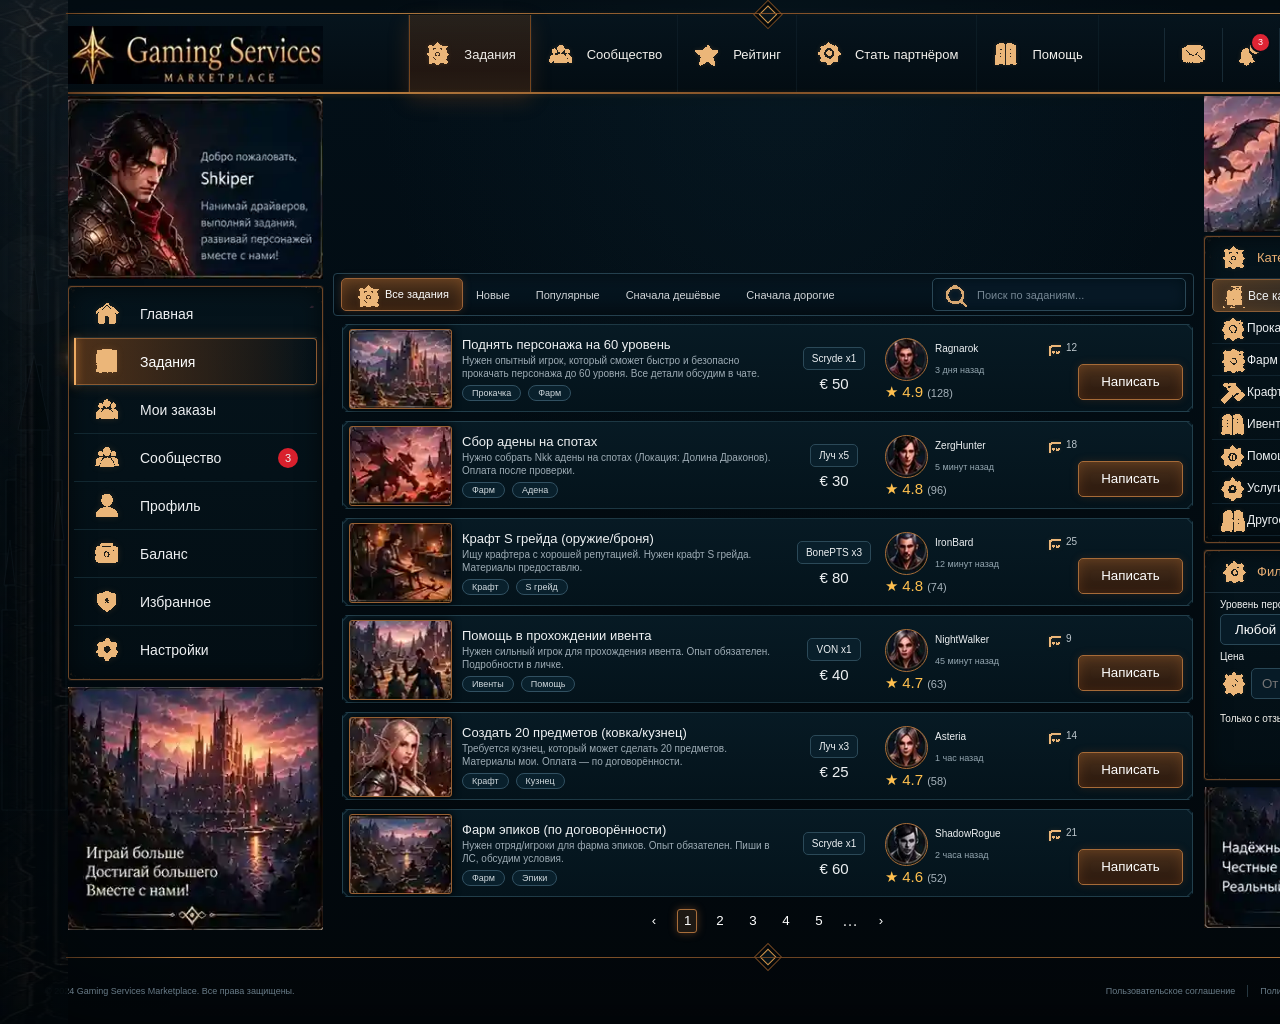
==== commit 2cacc7ae: "Load visual v3 target asset overrides" ====
--- a/preview-etalon/index.html
+++ b/preview-etalon/index.html
@@ -21,6 +21,7 @@
   <link rel="stylesheet" href="visual-v2.css?v=2">
   <link rel="stylesheet" href="visual-v2-fixes.css?v=2">
   <link rel="stylesheet" href="visual-v3.css?v=1">
+  <link rel="stylesheet" href="visual-v3-assets.css?v=1">
 </head>
 <body>
 <div class="page-shell">
--- a/preview-etalon/visual-v3-assets.css
+++ b/preview-etalon/visual-v3-assets.css
@@ -0,0 +1,2 @@
+/* Exact asset overrides from the approved 1536×1024 target. */
+.atlas-hero{background-image:url('v3-assets/hero.webp')!important;background-size:100% 100%!important;background-repeat:no-repeat!important}
